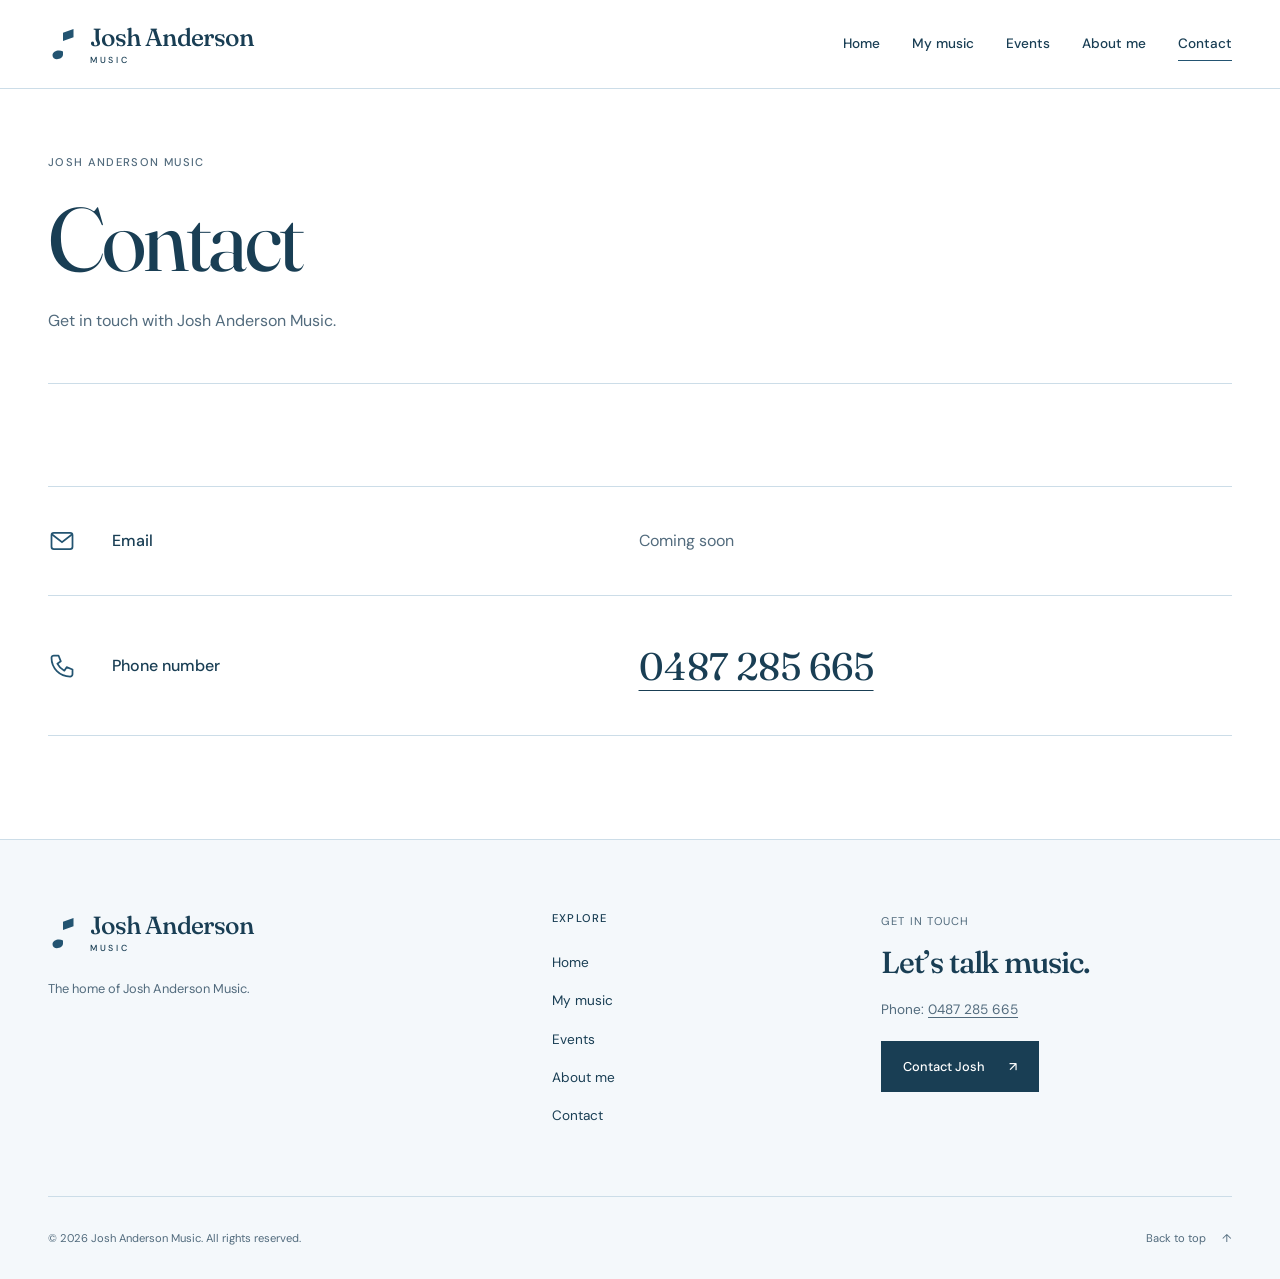
==== contact.html @ e5a4551a "Group logo mark and wordmark into a responsive brand component" ====
<!DOCTYPE html>
<html lang="en">
<head>
    <meta charset="UTF-8">
    <meta name="viewport" content="width=device-width, initial-scale=1.0">
    <title>Contact | Josh Anderson Music</title>
    <meta name="description" content="Contact Josh Anderson Music by phone on 0487 285 665. Email coming soon.">
    <link rel="canonical" href="https://andomatthew1234.github.io/joshandderson/contact.html">
    <meta property="og:type" content="website">
    <meta property="og:title" content="Contact | Josh Anderson Music">
    <meta property="og:description" content="Phone: 0487 285 665. Email coming soon.">
    <meta property="og:url" content="https://andomatthew1234.github.io/joshandderson/contact.html">
    <meta property="og:image" content="https://andomatthew1234.github.io/joshandderson/assets/logo.svg">
    <meta name="twitter:card" content="summary">
    <link rel="icon" type="image/svg+xml" href="assets/favicon.svg?v=a0436b246202">
    <link rel="stylesheet" href="style.css?v=091ff0cd752f">
</head>
<body>
    <a class="skip-link" href="#main-content">Skip to content</a>
    <!-- shared-header:start -->
<div id="header-placeholder">
<header class="site-header">
    <div class="nav-container">
        <a href="index.html?v=34adef975a90" class="logo brand-lockup" aria-label="Josh Anderson Music home">
            <svg class="brand-mark" viewBox="0 0 40 56" width="30" height="42" fill="currentColor" aria-hidden="true" focusable="false"><path d="M20 13v29c0 7-14 9-14 1 0-6 9-8 14-5m0-25 14-5v11l-14 5"/></svg>
            <span class="brand-wordmark"><span class="brand-name">Josh Anderson</span><span class="brand-label">Music</span></span>
        </a>
        <button class="nav-toggle" type="button" aria-expanded="false" aria-controls="site-navigation">
            <span class="nav-toggle-label">Menu</span>
            <span class="nav-toggle-icon" aria-hidden="true"></span>
        </button>
        <nav class="site-nav" id="site-navigation">
            <ul>
                <li><a href="index.html?v=34adef975a90">Home</a></li>
                <li><a href="index.html?v=34adef975a90#my-music">My music</a></li>
                <li><a href="events.html?v=34adef975a90">Events</a></li>
                <li><a href="team.html?v=34adef975a90">About me</a></li>
                <li><a class="nav-contact" href="contact.html?v=34adef975a90">Contact</a></li>
            </ul>
        </nav>
    </div>
</header>
</div>
<!-- shared-header:end -->
    <main id="main-content">
        <div class="page-header">
            <p class="page-kicker">Josh Anderson Music</p>
            <h1>Contact</h1>
            <p class="tagline">Get in touch with Josh Anderson Music.</p>
        </div>
        <section class="content-section" aria-label="Contact options">
            <div class="container contact-options">
                <div class="contact-option">
                    <svg class="contact-option-icon" viewBox="0 0 24 24" fill="none" stroke="currentColor" stroke-width="1.5" aria-hidden="true">
                        <rect x="3" y="5" width="18" height="14" rx="2"/>
                        <path d="m3 6 9 7 9-7"/>
                    </svg>
                    <h2>Email</h2>
                    <p>Coming soon</p>
                </div>
                <div class="contact-option">
                    <svg class="contact-option-icon" viewBox="0 0 24 24" fill="none" stroke="currentColor" stroke-width="1.5" stroke-linecap="round" stroke-linejoin="round" aria-hidden="true">
                        <path d="M5 3h4l2 5-3 2c1.5 3 3 4.5 6 6l2-3 5 2v4c0 1-1 2-2 2C10 21 3 14 3 5c0-1 1-2 2-2Z"/>
                    </svg>
                    <h2>Phone number</h2>
                    <p><a href="tel:+61487285665">0487 285 665</a></p>
                </div>
            </div>
        </section>
    </main>
    <!-- shared-footer:start -->
<div id="footer-placeholder">
<footer class="site-footer brand-footer">
    <div class="footer-container">
        <div class="footer-brand">
            <a href="index.html?v=34adef975a90" class="footer-logo brand-lockup" aria-label="Josh Anderson Music home">
                <svg class="brand-mark" viewBox="0 0 40 56" width="30" height="42" fill="currentColor" aria-hidden="true" focusable="false"><path d="M20 13v29c0 7-14 9-14 1 0-6 9-8 14-5m0-25 14-5v11l-14 5"/></svg>
            <span class="brand-wordmark"><span class="brand-name">Josh Anderson</span><span class="brand-label">Music</span></span>
            </a>
            <p>The home of Josh Anderson Music.</p>
        </div>
        <nav class="footer-links-block" aria-label="Footer navigation">
            <h2>Explore</h2>
            <ul class="footer-page-links">
                <li><a href="index.html?v=34adef975a90">Home</a></li>
                <li><a href="index.html?v=34adef975a90#my-music">My music</a></li>
                <li><a href="events.html?v=34adef975a90">Events</a></li>
                <li><a href="team.html?v=34adef975a90">About me</a></li>
                <li><a href="contact.html?v=34adef975a90">Contact</a></li>
            </ul>
        </nav>
        <div class="footer-feature">
            <p class="footer-eyebrow">Get in touch</p>
            <h2>Let’s talk music.</h2>
            <p><strong>Phone:</strong> <a href="tel:+61487285665">0487 285 665</a></p>
            <a class="btn btn-primary" href="contact.html?v=34adef975a90">Contact Josh <span aria-hidden="true">↗</span></a>
        </div>
    </div>
    <div class="footer-bottom">
        <p>&copy; 2026 Josh Anderson Music. All rights reserved.</p>
        <a href="#main-content">Back to top <span aria-hidden="true">↑</span></a>
    </div>
</footer>
</div>
<!-- shared-footer:end -->
    <script src="main.js?v=acbc7baa3b7c"></script>
</body>
</html>
---- style.css ----
@import url('https://fonts.googleapis.com/css2?family=DM+Sans:wght@400;500;600;700&family=Fraunces:opsz,wght@9..144,400;9..144,500;9..144,600&display=swap');

:root {
    --ink: #193e54;
    --blue: #235471;
    --muted: #526b7d;
    --sky: #eaf3f9;
    --line: #ccdde8;
    --white: #ffffff;
    --heading-font: 'Fraunces', Georgia, serif;
    --body-font: 'DM Sans', Arial, sans-serif;
    --ease: cubic-bezier(.22, 1, .36, 1);
    --page-width: 1200px;
}
* { box-sizing: border-box; margin: 0; padding: 0; }
html { scroll-behavior: smooth; scroll-padding-top: 112px; -webkit-text-size-adjust: 100%; }
body { background: var(--white); color: var(--ink); font: 400 1rem/1.65 var(--body-font); -webkit-font-smoothing: antialiased; overflow-wrap: break-word; }
img, svg { max-width: 100%; }
img { display: block; height: auto; }
button, a { -webkit-tap-highlight-color: transparent; }
button { font: inherit; }
a { color: inherit; text-underline-offset: .25em; }
button, a { touch-action: manipulation; }
h1, h2, h3 { font-family: var(--heading-font); font-weight: 400; line-height: 1.08; letter-spacing: -.035em; }
h2 { font-size: clamp(2.4rem, 4vw, 3.5rem); }
h3 { font-size: 2rem; }
[hidden] { display: none !important; }
:focus-visible { outline: 2px solid var(--blue); outline-offset: 6px; }
::selection { background: #cce2f1; color: var(--ink); }
.container { width: min(var(--page-width), 100% - 96px); margin-inline: auto; }
.content-section { padding-block: clamp(4.5rem, 8vw, 8rem); }
.skip-link { background: var(--ink); color: white; left: 1rem; padding: .65rem 1rem; position: fixed; top: -5rem; z-index: 300; }
.skip-link:focus { top: .75rem; }

/* A quiet masthead, with a proper mobile navigation. */
#header-placeholder { min-height: 89px; position: sticky; top: 0; z-index: 100; }
.site-header { background: rgba(255,255,255,.97); border-bottom: 1px solid var(--line); }
.nav-container { align-items: center; display: flex; gap: 2rem; justify-content: space-between; margin: auto; max-width: 1296px; min-height: 88px; padding: 16px 48px; position: relative; }
.brand-lockup { align-items: center; color: var(--ink); display: inline-flex; flex: 0 0 auto; gap: 12px; max-width: 100%; text-decoration: none; width: max-content; }
.brand-mark { color: var(--blue); display: block; flex: 0 0 30px; height: 42px; width: 30px; }
.brand-wordmark { display: grid; gap: 6px; }
.brand-name { font: 500 1.55rem/1.05 var(--heading-font); letter-spacing: -.025em; white-space: nowrap; }
.brand-label { font: 500 .55rem/1 var(--body-font); letter-spacing: .3em; text-transform: uppercase; }
.logo { min-width: 0; }
.site-nav ul { align-items: center; display: flex; gap: 2rem; list-style: none; }
.site-nav a { display: inline-block; font-size: .85rem; font-weight: 500; padding: .6rem 0; position: relative; text-decoration: none; white-space: nowrap; }
.site-nav a::after { background: var(--blue); bottom: .25rem; content: ''; height: 1px; left: 0; position: absolute; transform: scaleX(0); transform-origin: left; transition: transform .3s var(--ease); width: 100%; }
.site-nav a:hover::after, .site-nav a.active::after { transform: scaleX(1); }
.nav-toggle { display: none; }

/* Home: an actual photograph, rather than a tinted backdrop. */
.hero { align-items: center; display: grid; gap: clamp(2rem, 6vw, 6rem); grid-template-columns: 1fr 1fr; margin-inline: auto; max-width: var(--page-width); padding: 56px 0 72px; }
.hero-kicker, .page-kicker { color: var(--muted); font-size: .7rem; font-weight: 500; letter-spacing: .12em; margin-bottom: 2rem; text-transform: uppercase; }
.hero h1 { font-size: clamp(3.6rem, 6.8vw, 6.8rem); line-height: 1.01; max-width: 9ch; }
.hero-media { aspect-ratio: 4 / 5; background: var(--sky); margin: 0; overflow: hidden; }
.hero-media img { height: 100%; object-fit: cover; object-position: 58% center; width: 100%; }
.hero-buttons { align-items: center; display: flex; flex-wrap: wrap; gap: 1rem 1.75rem; margin-top: 2.75rem; }
.btn { align-items: center; display: inline-flex; font-size: .8rem; font-weight: 500; gap: 1.5rem; justify-content: space-between; min-height: 48px; padding: .85rem 1.3rem; text-decoration: none; transition: background-color .25s, color .25s, border-color .25s; }
.btn span { display: inline-block; transition: transform .3s var(--ease); }
.btn:hover span { transform: translate(3px, -2px); }
.btn-primary { background: var(--ink); border: 1px solid var(--ink); color: white; }
.btn-primary:hover { background: #2b5b77; border-color: #2b5b77; }
.btn-secondary { background: transparent; border-bottom: 1px solid var(--ink); padding-inline: 0; }
.btn-secondary:hover { color: var(--blue); border-color: var(--muted); }
.intro-section { border-top: 1px solid var(--line); }
.intro-text { align-items: start; display: grid; gap: 3rem; grid-template-columns: 1fr 1.4fr; }
.intro-text p { color: var(--muted); padding-top: .5rem; }

/* Service selectors read as tabs, not a pretend audio player. */
.music-section { background: var(--sky); }
.music-intro { color: var(--muted); margin-top: 1rem; }
.music-player { margin-top: 3rem; }
.music-tabs:not([hidden]) { border-bottom: 1px solid #b8cfdf; display: flex; gap: 3rem; }
.music-tabs button { align-items: center; appearance: none; background: none; border: 0; color: var(--muted); cursor: pointer; display: flex; gap: .75rem; min-height: 80px; padding: .6rem 0 1.25rem; position: relative; text-align: left; }
.music-tabs button::after { background: var(--blue); bottom: -1px; content: ''; height: 2px; left: 0; position: absolute; transform: scaleX(0); transform-origin: left; transition: transform .3s var(--ease); width: 100%; }
.music-tabs button:hover, .music-tabs button[aria-selected="true"] { color: var(--ink); }
.music-tabs button[aria-selected="true"]::after { transform: scaleX(1); }
.music-tabs img { height: 23px; opacity: .65; transition: opacity .3s; width: 23px; }
.music-tabs button[aria-selected="true"] img, .music-tabs button:hover img { opacity: 1; }
.music-tabs small { display: block; font-size: .65rem; margin-top: .15rem; }
.music-panel { align-items: center; display: grid; gap: 0 3rem; grid-template-columns: 1fr auto; min-height: 280px; padding-block: 3rem 1rem; }
.music-panel > .btn { grid-column: 2; grid-row: 1; }
.music-panel > .music-status, .music-panel > h3 { grid-column: 1; }
.music-panel:not([hidden]) { animation: panel-enter .4s var(--ease) both; }
.music-status { color: var(--muted); font-size: .65rem; letter-spacing: .12em; margin-bottom: .7rem; text-transform: uppercase; }
.music-panel h3 { font-size: clamp(2.2rem, 4vw, 3rem); }
.music-panel-copy > p:last-child { color: var(--muted); font-size: .9rem; margin-top: .8rem; }

/* Inner pages: one type hierarchy and generous, consistent margins. */
.page-header { border-bottom: 1px solid var(--line); margin-inline: auto; max-width: var(--page-width); padding: 64px 0 48px; }
.page-header h1 { font-size: clamp(3.5rem, 7vw, 6rem); }
.page-header .page-kicker { margin-bottom: 1.25rem; }
.tagline { color: var(--muted); margin-top: 1.25rem; }
.team-grid { max-width: 100%; }
.team-card { align-items: center; display: grid; gap: clamp(2rem, 8vw, 8rem); grid-template-columns: minmax(0, .85fr) minmax(0, 1.15fr); }
.team-img-wrapper { max-width: 420px; overflow: hidden; }
.team-img { width: 100%; }
.team-info h2 { margin-bottom: 2rem; }
.contact-options { max-width: var(--page-width); }
.contact-option { align-items: center; border-bottom: 1px solid var(--line); display: grid; gap: 2rem; grid-template-columns: 32px minmax(0, 1fr) minmax(0, 1.2fr); padding: 2.5rem 0; }
.contact-option:first-child { border-top: 1px solid var(--line); }
.contact-option-icon { color: var(--blue); height: 28px; width: 28px; }
.contact-option h2 { font-family: var(--body-font); font-size: 1rem; font-weight: 500; letter-spacing: 0; }
.contact-option p { color: var(--muted); }
.contact-option a { color: var(--ink); display: inline-block; font: 400 clamp(1.5rem, 3vw, 2.5rem) var(--heading-font); padding-block: .35rem; text-decoration-thickness: 1px; transition: color .2s; }
.contact-option a:hover { color: var(--blue); }

/* A signature, page index and contact information. */
.site-footer { background: #f4f8fb; border-top: 1px solid var(--line); padding: 4.5rem 48px 1.5rem; }
.footer-container { display: grid; gap: 3rem; grid-template-columns: 1.3fr .8fr 1fr; margin: auto; max-width: var(--page-width); padding-bottom: 4rem; }
.footer-logo { max-width: 100%; }
.footer-brand > p { color: var(--muted); font-size: .8rem; margin-top: 1rem; }
.site-footer h2 { font-family: var(--body-font); font-size: .7rem; font-weight: 500; letter-spacing: .1em; margin-bottom: 1.5rem; text-transform: uppercase; }
.footer-page-links { display: grid; gap: .5rem; list-style: none; }
.footer-page-links a { display: inline-block; font-size: .85rem; padding: .25rem 0; text-decoration: none; }
.footer-page-links a:hover { text-decoration: underline; }
.footer-eyebrow { color: var(--muted); font-size: .7rem; letter-spacing: .1em; margin-bottom: 1rem; text-transform: uppercase; }
.footer-feature h2 { font-family: var(--heading-font); font-size: 1.9rem; letter-spacing: -.035em; margin-bottom: 1.25rem; text-transform: none; }
.footer-feature > p:not(.footer-eyebrow) { color: var(--muted); font-size: .85rem; }
.footer-feature strong { font-weight: 400; }
.footer-feature .btn { margin-top: 1.25rem; }
.footer-bottom { align-items: center; border-top: 1px solid var(--line); display: flex; flex-wrap: wrap; gap: .75rem 2rem; justify-content: space-between; margin: auto; max-width: var(--page-width); padding-top: 1.5rem; }
.footer-bottom p, .footer-bottom a { color: var(--muted); font-size: .7rem; }
.footer-bottom a { display: inline-flex; gap: 1rem; padding: .5rem 0; text-decoration: none; }
.footer-bottom a:hover { text-decoration: underline; }

/* Motion has an entrance, a response and a stopping point. */
body.is-loaded .hero-overlay > * { animation: page-enter .8s var(--ease) both; }
body.is-loaded .hero-overlay h1 { animation-delay: .08s; }
body.is-loaded .hero-buttons { animation-delay: .16s; }
body.is-loaded .hero-media img { animation: image-enter 1.3s var(--ease) both; }
.reveal-ready { opacity: 0; transform: translateY(18px); transition: opacity .7s var(--ease), transform .7s var(--ease); }
.reveal-ready.is-visible { opacity: 1; transform: none; }
.footer-container > :nth-child(2) { transition-delay: .07s; }
.footer-container > :nth-child(3) { transition-delay: .14s; }
@keyframes page-enter { from { opacity: 0; transform: translateY(16px); } to { opacity: 1; transform: none; } }
@keyframes image-enter { from { opacity: .35; transform: scale(1.035); } to { opacity: 1; transform: scale(1); } }
@keyframes panel-enter { from { opacity: .2; transform: translateY(8px); } to { opacity: 1; transform: none; } }

@media (max-width: 1296px) {
    .hero, .page-header { margin-inline: 48px; }
}
@media (max-width: 900px) {
    .container { width: calc(100% - 48px); }
    #header-placeholder { min-height: 81px; }
    .nav-container { min-height: 80px; padding: 16px 24px; }
    .nav-toggle { align-items: center; background: none; border: 0; color: var(--ink); cursor: pointer; display: flex; flex: 0 0 auto; font-size: .75rem; gap: .75rem; min-height: 44px; }
    .nav-toggle-icon { border-bottom: 1px solid; border-top: 1px solid; height: 7px; position: relative; transition: transform .3s; width: 20px; }
    .nav-toggle[aria-expanded="true"] .nav-toggle-icon { transform: rotate(-45deg); }
    .site-nav { background: white; border-bottom: 1px solid var(--line); left: 0; max-height: 0; opacity: 0; overflow: hidden; padding-inline: 24px; position: absolute; right: 0; top: 100%; transform: translateY(-8px); transition: max-height .4s var(--ease), opacity .25s, transform .3s var(--ease), visibility .3s; visibility: hidden; }
    .site-nav.is-open { max-height: 360px; opacity: 1; transform: none; visibility: visible; }
    .site-nav ul { align-items: stretch; flex-direction: column; gap: 0; padding-block: 1rem; }
    .site-nav a { display: block; padding: .8rem 0; }
    .site-nav a::after { display: none; }
    .site-nav a.active { font-weight: 700; }
    .hero { gap: 2rem; margin-inline: 24px; padding-block: 40px 48px; }
    .hero h1 { font-size: clamp(3.2rem, 7vw, 5rem); }
    .hero-kicker { font-size: .6rem; margin-bottom: 1.5rem; }
    .hero-buttons { gap: 1rem; margin-top: 2rem; }
    .page-header { margin-inline: 24px; padding-top: 48px; }
    .site-footer { padding: 3.5rem 24px 1.25rem; }
    .footer-container { gap: 2rem; grid-template-columns: 1fr 1fr; }
    .footer-brand { grid-column: 1 / -1; }
    .music-tabs:not([hidden]) { gap: 2rem; }
}
@media (max-width: 600px) {
    .nav-container { gap: 16px; padding-inline: 20px; }
    .brand-lockup { gap: 10px; }
    .brand-mark { flex-basis: 25px; height: 35px; width: 25px; }
    .brand-name { font-size: clamp(1.05rem, 5vw, 1.35rem); }
    .brand-wordmark { gap: 5px; }
    .brand-label { font-size: .5rem; }
    html { scroll-padding-top: 100px; }
    .hero { grid-template-columns: minmax(0, 1fr); }
    .hero h1 { font-size: clamp(3.5rem, 14vw, 5.5rem); max-width: 12ch; }
    .hero-media { aspect-ratio: 5 / 4; }
    .hero-kicker { font-size: .65rem; }
    .intro-text { gap: 1.5rem; grid-template-columns: minmax(0, 1fr); }
    .music-player { margin-top: 2rem; }
    .music-tabs:not([hidden]) { gap: .5rem; justify-content: space-between; }
    .music-tabs button { align-items: flex-start; flex-direction: column; font-size: .75rem; gap: .5rem; min-width: 0; }
    .music-tabs img { height: 21px; width: 21px; }
    .music-tabs small { font-size: .6rem; }
    .music-panel { gap: 1.5rem; grid-template-columns: minmax(0, 1fr); min-height: 280px; padding-block: 2.5rem 0; }
    .music-panel > .btn { grid-column: 1; grid-row: auto; justify-self: start; }
    .team-card { gap: 2rem; grid-template-columns: minmax(0, 1fr); }
    .team-img-wrapper { max-width: 100%; }
    .contact-option { gap: .75rem 1rem; grid-template-columns: 28px minmax(0, 1fr); padding-block: 2rem; }
    .contact-option p { grid-column: 2; }
    .footer-container { gap: 2.5rem; grid-template-columns: minmax(0, 1fr); padding-bottom: 3rem; }
    .footer-brand { grid-column: auto; }
    .footer-bottom { align-items: start; flex-direction: column; }
}
@media (prefers-reduced-motion: reduce) {
    html { scroll-behavior: auto; }
    *, *::before, *::after { animation: none !important; transition: none !important; }
    .reveal-ready { opacity: 1; transform: none; }
}

/* Page navigation leaves the masthead visible throughout the transition. */
main, #footer-placeholder { transition: opacity .16s ease, transform .16s ease; }
body.is-loaded main { animation: document-enter .38s var(--ease) both; }
body.is-leaving main { animation: none; }
body.is-leaving main, body.is-leaving #footer-placeholder { opacity: 0; transform: translateY(-6px); }
@keyframes document-enter { from { opacity: 0; transform: translateY(8px); } to { opacity: 1; transform: none; } }

/* A glass selector lifts, travels between equal-width tabs, then settles. */
.music-tabs:not([hidden]) { background: #dfedf6; border: 1px solid #c8dce9; border-radius: 18px; display: grid; gap: 0; grid-template-columns: repeat(3, minmax(0, 1fr)); isolation: isolate; max-width: 100%; padding: 6px; perspective: 900px; position: relative; width: 680px; }
.music-tabs button { border-radius: 12px; justify-content: center; min-height: 72px; padding: .8rem 1rem; z-index: 1; }
.music-tabs button::after { display: none; }
.music-tab-indicator { -webkit-backdrop-filter: blur(16px) saturate(1.3); backdrop-filter: blur(16px) saturate(1.3); background: rgba(255,255,255,.72); border: 1px solid rgba(255,255,255,.95); border-radius: 12px; box-shadow: 0 2px 6px rgba(25,62,84,.08); height: calc(100% - 12px); left: 6px; pointer-events: none; position: absolute; top: 6px; transform: translate3d(0,0,0); width: calc((100% - 12px) / 3); z-index: 0; }
.music-tab-indicator::before { border-top: 1px solid white; border-radius: inherit; content: ''; inset: 1px; position: absolute; }
@media (max-width: 600px) {
    .music-tabs button { align-items: center; padding: .7rem .3rem; text-align: center; }
}

@media (prefers-reduced-motion: reduce) {
    main, #footer-placeholder { animation: none !important; transition: none !important; }
    body.is-leaving main, body.is-leaving #footer-placeholder { opacity: 1; transform: none; }
}
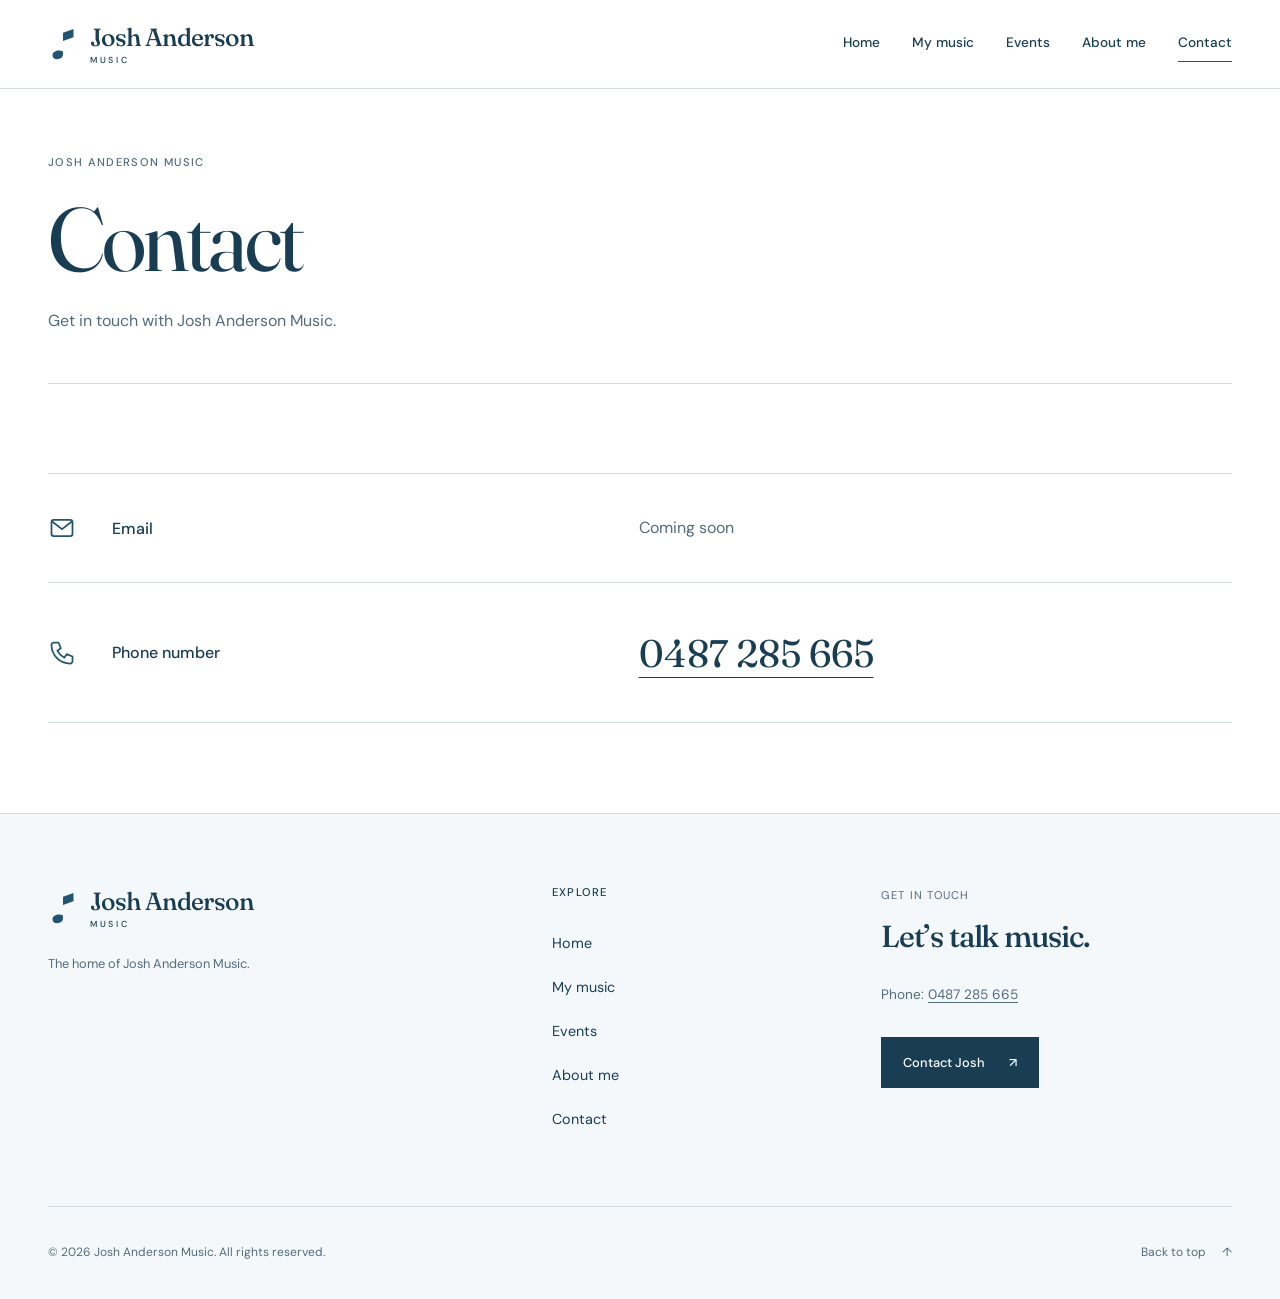
==== commit 0de4e759: "Expand portrait, tablet and mobile layout support across the site" ====
--- a/contact.html
+++ b/contact.html
@@ -2,7 +2,7 @@
 <html lang="en">
 <head>
     <meta charset="UTF-8">
-    <meta name="viewport" content="width=device-width, initial-scale=1.0">
+    <meta name="viewport" content="width=device-width, initial-scale=1.0, viewport-fit=cover">
     <title>Contact | Josh Anderson Music</title>
     <meta name="description" content="Contact Josh Anderson Music by phone on 0487 285 665. Email coming soon.">
     <link rel="canonical" href="https://andomatthew1234.github.io/joshandderson/contact.html">
@@ -13,7 +13,7 @@
     <meta property="og:image" content="https://andomatthew1234.github.io/joshandderson/assets/logo.svg">
     <meta name="twitter:card" content="summary">
     <link rel="icon" type="image/svg+xml" href="assets/favicon.svg?v=a0436b246202">
-    <link rel="stylesheet" href="style.css?v=091ff0cd752f">
+    <link rel="stylesheet" href="style.css?v=2b304e4ad024">
 </head>
 <body>
     <a class="skip-link" href="#main-content">Skip to content</a>
@@ -21,7 +21,7 @@
 <div id="header-placeholder">
 <header class="site-header">
     <div class="nav-container">
-        <a href="index.html?v=34adef975a90" class="logo brand-lockup" aria-label="Josh Anderson Music home">
+        <a href="index.html?v=3c3cff77ac01" class="logo brand-lockup" aria-label="Josh Anderson Music home">
             <svg class="brand-mark" viewBox="0 0 40 56" width="30" height="42" fill="currentColor" aria-hidden="true" focusable="false"><path d="M20 13v29c0 7-14 9-14 1 0-6 9-8 14-5m0-25 14-5v11l-14 5"/></svg>
             <span class="brand-wordmark"><span class="brand-name">Josh Anderson</span><span class="brand-label">Music</span></span>
         </a>
@@ -31,11 +31,11 @@
         </button>
         <nav class="site-nav" id="site-navigation">
             <ul>
-                <li><a href="index.html?v=34adef975a90">Home</a></li>
-                <li><a href="index.html?v=34adef975a90#my-music">My music</a></li>
-                <li><a href="events.html?v=34adef975a90">Events</a></li>
-                <li><a href="team.html?v=34adef975a90">About me</a></li>
-                <li><a class="nav-contact" href="contact.html?v=34adef975a90">Contact</a></li>
+                <li><a href="index.html?v=3c3cff77ac01">Home</a></li>
+                <li><a href="index.html?v=3c3cff77ac01#my-music">My music</a></li>
+                <li><a href="events.html?v=3c3cff77ac01">Events</a></li>
+                <li><a href="team.html?v=3c3cff77ac01">About me</a></li>
+                <li><a class="nav-contact" href="contact.html?v=3c3cff77ac01">Contact</a></li>
             </ul>
         </nav>
     </div>
@@ -73,7 +73,7 @@
 <footer class="site-footer brand-footer">
     <div class="footer-container">
         <div class="footer-brand">
-            <a href="index.html?v=34adef975a90" class="footer-logo brand-lockup" aria-label="Josh Anderson Music home">
+            <a href="index.html?v=3c3cff77ac01" class="footer-logo brand-lockup" aria-label="Josh Anderson Music home">
                 <svg class="brand-mark" viewBox="0 0 40 56" width="30" height="42" fill="currentColor" aria-hidden="true" focusable="false"><path d="M20 13v29c0 7-14 9-14 1 0-6 9-8 14-5m0-25 14-5v11l-14 5"/></svg>
             <span class="brand-wordmark"><span class="brand-name">Josh Anderson</span><span class="brand-label">Music</span></span>
             </a>
@@ -82,18 +82,18 @@
         <nav class="footer-links-block" aria-label="Footer navigation">
             <h2>Explore</h2>
             <ul class="footer-page-links">
-                <li><a href="index.html?v=34adef975a90">Home</a></li>
-                <li><a href="index.html?v=34adef975a90#my-music">My music</a></li>
-                <li><a href="events.html?v=34adef975a90">Events</a></li>
-                <li><a href="team.html?v=34adef975a90">About me</a></li>
-                <li><a href="contact.html?v=34adef975a90">Contact</a></li>
+                <li><a href="index.html?v=3c3cff77ac01">Home</a></li>
+                <li><a href="index.html?v=3c3cff77ac01#my-music">My music</a></li>
+                <li><a href="events.html?v=3c3cff77ac01">Events</a></li>
+                <li><a href="team.html?v=3c3cff77ac01">About me</a></li>
+                <li><a href="contact.html?v=3c3cff77ac01">Contact</a></li>
             </ul>
         </nav>
         <div class="footer-feature">
             <p class="footer-eyebrow">Get in touch</p>
             <h2>Let’s talk music.</h2>
             <p><strong>Phone:</strong> <a href="tel:+61487285665">0487 285 665</a></p>
-            <a class="btn btn-primary" href="contact.html?v=34adef975a90">Contact Josh <span aria-hidden="true">↗</span></a>
+            <a class="btn btn-primary" href="contact.html?v=3c3cff77ac01">Contact Josh <span aria-hidden="true">↗</span></a>
         </div>
     </div>
     <div class="footer-bottom">
@@ -103,6 +103,6 @@
 </footer>
 </div>
 <!-- shared-footer:end -->
-    <script src="main.js?v=acbc7baa3b7c"></script>
+    <script src="main.js?v=37aa8dc229ea"></script>
 </body>
 </html>
--- a/style.css
+++ b/style.css
@@ -11,10 +11,16 @@
     --body-font: 'DM Sans', Arial, sans-serif;
     --ease: cubic-bezier(.22, 1, .36, 1);
     --page-width: 1200px;
+    --gutter: clamp(20px, 4vw, 48px);
+    --left-gutter: max(var(--gutter), env(safe-area-inset-left, 0px));
+    --right-gutter: max(var(--gutter), env(safe-area-inset-right, 0px));
+    --header-height: 89px;
 }
 * { box-sizing: border-box; margin: 0; padding: 0; }
-html { scroll-behavior: smooth; scroll-padding-top: 112px; -webkit-text-size-adjust: 100%; }
-body { background: var(--white); color: var(--ink); font: 400 1rem/1.65 var(--body-font); -webkit-font-smoothing: antialiased; overflow-wrap: break-word; }
+html { scroll-behavior: smooth; scroll-padding-top: calc(var(--header-height) + 20px); -webkit-text-size-adjust: 100%; }
+body { display: flex; flex-direction: column; min-height: 100vh; min-height: 100svh; background: var(--white); color: var(--ink); font: 400 1rem/1.65 var(--body-font); -webkit-font-smoothing: antialiased; overflow-wrap: break-word; }
+main { flex: 1 0 auto; }
+#header-placeholder, #footer-placeholder { flex-shrink: 0; }
 img, svg { max-width: 100%; }
 img { display: block; height: auto; }
 button, a { -webkit-tap-highlight-color: transparent; }
@@ -27,31 +33,33 @@
 [hidden] { display: none !important; }
 :focus-visible { outline: 2px solid var(--blue); outline-offset: 6px; }
 ::selection { background: #cce2f1; color: var(--ink); }
-.container { width: min(var(--page-width), 100% - 96px); margin-inline: auto; }
-.content-section { padding-block: clamp(4.5rem, 8vw, 8rem); }
+.container, .hero, .page-header { width: min(var(--page-width), calc(100% - var(--left-gutter) - var(--right-gutter))); margin-inline: auto; }
+main, .container, .hero > *, .intro-text > *, .team-card > *, .music-panel > *, .footer-container > * { min-width: 0; }
+p { max-width: 70ch; }
+.content-section { padding-block: clamp(3.5rem, 7vw, 7rem); }
 .skip-link { background: var(--ink); color: white; left: 1rem; padding: .65rem 1rem; position: fixed; top: -5rem; z-index: 300; }
 .skip-link:focus { top: .75rem; }
 
 /* A quiet masthead, with a proper mobile navigation. */
-#header-placeholder { min-height: 89px; position: sticky; top: 0; z-index: 100; }
+#header-placeholder { min-height: var(--header-height); position: sticky; top: 0; z-index: 100; }
 .site-header { background: rgba(255,255,255,.97); border-bottom: 1px solid var(--line); }
-.nav-container { align-items: center; display: flex; gap: 2rem; justify-content: space-between; margin: auto; max-width: 1296px; min-height: 88px; padding: 16px 48px; position: relative; }
-.brand-lockup { align-items: center; color: var(--ink); display: inline-flex; flex: 0 0 auto; gap: 12px; max-width: 100%; text-decoration: none; width: max-content; }
+.nav-container { align-items: center; display: flex; flex-wrap: wrap; gap: 1rem 2rem; justify-content: space-between; margin: auto; max-width: 1296px; min-height: 88px; padding: calc(16px + env(safe-area-inset-top, 0px)) var(--right-gutter) 16px var(--left-gutter); position: relative; }
+.brand-lockup { align-items: center; color: var(--ink); display: inline-flex; flex: 0 0 auto; gap: 12px; max-width: 100%; min-height: 44px; text-decoration: none; width: max-content; }
 .brand-mark { color: var(--blue); display: block; flex: 0 0 30px; height: 42px; width: 30px; }
 .brand-wordmark { display: grid; gap: 6px; }
 .brand-name { font: 500 1.55rem/1.05 var(--heading-font); letter-spacing: -.025em; white-space: nowrap; }
 .brand-label { font: 500 .55rem/1 var(--body-font); letter-spacing: .3em; text-transform: uppercase; }
 .logo { min-width: 0; }
 .site-nav ul { align-items: center; display: flex; gap: 2rem; list-style: none; }
-.site-nav a { display: inline-block; font-size: .85rem; font-weight: 500; padding: .6rem 0; position: relative; text-decoration: none; white-space: nowrap; }
+.site-nav a { display: inline-block; font-size: .85rem; font-weight: 500; min-height: 44px; padding: .6rem 0; position: relative; text-decoration: none; white-space: nowrap; }
 .site-nav a::after { background: var(--blue); bottom: .25rem; content: ''; height: 1px; left: 0; position: absolute; transform: scaleX(0); transform-origin: left; transition: transform .3s var(--ease); width: 100%; }
 .site-nav a:hover::after, .site-nav a.active::after { transform: scaleX(1); }
 .nav-toggle { display: none; }
 
 /* Home: an actual photograph, rather than a tinted backdrop. */
-.hero { align-items: center; display: grid; gap: clamp(2rem, 6vw, 6rem); grid-template-columns: 1fr 1fr; margin-inline: auto; max-width: var(--page-width); padding: 56px 0 72px; }
+.hero { align-items: center; display: grid; gap: clamp(2rem, 6vw, 6rem); grid-template-columns: minmax(0, 1fr) minmax(0, 1fr); padding-block: clamp(2rem, 5vw, 3.5rem) clamp(3rem, 6vw, 4.5rem); }
 .hero-kicker, .page-kicker { color: var(--muted); font-size: .7rem; font-weight: 500; letter-spacing: .12em; margin-bottom: 2rem; text-transform: uppercase; }
-.hero h1 { font-size: clamp(3.6rem, 6.8vw, 6.8rem); line-height: 1.01; max-width: 9ch; }
+.hero h1 { font-size: clamp(3rem, 6.8vw, 6.8rem); line-height: 1.01; max-width: 9ch; }
 .hero-media { aspect-ratio: 4 / 5; background: var(--sky); margin: 0; overflow: hidden; }
 .hero-media img { height: 100%; object-fit: cover; object-position: 58% center; width: 100%; }
 .hero-buttons { align-items: center; display: flex; flex-wrap: wrap; gap: 1rem 1.75rem; margin-top: 2.75rem; }
@@ -63,7 +71,7 @@
 .btn-secondary { background: transparent; border-bottom: 1px solid var(--ink); padding-inline: 0; }
 .btn-secondary:hover { color: var(--blue); border-color: var(--muted); }
 .intro-section { border-top: 1px solid var(--line); }
-.intro-text { align-items: start; display: grid; gap: 3rem; grid-template-columns: 1fr 1.4fr; }
+.intro-text { align-items: start; display: grid; gap: 3rem; grid-template-columns: minmax(0, 1fr) minmax(0, 1.4fr); }
 .intro-text p { color: var(--muted); padding-top: .5rem; }
 
 /* Service selectors read as tabs, not a pretend audio player. */
@@ -78,7 +86,7 @@
 .music-tabs img { height: 23px; opacity: .65; transition: opacity .3s; width: 23px; }
 .music-tabs button[aria-selected="true"] img, .music-tabs button:hover img { opacity: 1; }
 .music-tabs small { display: block; font-size: .65rem; margin-top: .15rem; }
-.music-panel { align-items: center; display: grid; gap: 0 3rem; grid-template-columns: 1fr auto; min-height: 280px; padding-block: 3rem 1rem; }
+.music-panel { align-items: center; display: grid; gap: 0 3rem; grid-template-columns: minmax(0, 1fr) auto; min-height: 280px; padding-block: 3rem 1rem; }
 .music-panel > .btn { grid-column: 2; grid-row: 1; }
 .music-panel > .music-status, .music-panel > h3 { grid-column: 1; }
 .music-panel:not([hidden]) { animation: panel-enter .4s var(--ease) both; }
@@ -87,13 +95,13 @@
 .music-panel-copy > p:last-child { color: var(--muted); font-size: .9rem; margin-top: .8rem; }
 
 /* Inner pages: one type hierarchy and generous, consistent margins. */
-.page-header { border-bottom: 1px solid var(--line); margin-inline: auto; max-width: var(--page-width); padding: 64px 0 48px; }
-.page-header h1 { font-size: clamp(3.5rem, 7vw, 6rem); }
+.page-header { border-bottom: 1px solid var(--line); padding-block: clamp(2.5rem, 5vw, 4rem) clamp(2rem, 4vw, 3rem); }
+.page-header h1 { font-size: clamp(2.75rem, 7vw, 6rem); }
 .page-header .page-kicker { margin-bottom: 1.25rem; }
 .tagline { color: var(--muted); margin-top: 1.25rem; }
 .team-grid { max-width: 100%; }
 .team-card { align-items: center; display: grid; gap: clamp(2rem, 8vw, 8rem); grid-template-columns: minmax(0, .85fr) minmax(0, 1.15fr); }
-.team-img-wrapper { max-width: 420px; overflow: hidden; }
+.team-img-wrapper { width: 100%; max-width: 440px; overflow: hidden; }
 .team-img { width: 100%; }
 .team-info h2 { margin-bottom: 2rem; }
 .contact-options { max-width: var(--page-width); }
@@ -102,26 +110,27 @@
 .contact-option-icon { color: var(--blue); height: 28px; width: 28px; }
 .contact-option h2 { font-family: var(--body-font); font-size: 1rem; font-weight: 500; letter-spacing: 0; }
 .contact-option p { color: var(--muted); }
-.contact-option a { color: var(--ink); display: inline-block; font: 400 clamp(1.5rem, 3vw, 2.5rem) var(--heading-font); padding-block: .35rem; text-decoration-thickness: 1px; transition: color .2s; }
+.contact-option a { color: var(--ink); display: inline-block; font: 400 clamp(1.5rem, 3vw, 2.5rem) var(--heading-font); min-height: 48px; padding-block: .35rem; text-decoration-thickness: 1px; transition: color .2s; }
 .contact-option a:hover { color: var(--blue); }
 
 /* A signature, page index and contact information. */
-.site-footer { background: #f4f8fb; border-top: 1px solid var(--line); padding: 4.5rem 48px 1.5rem; }
-.footer-container { display: grid; gap: 3rem; grid-template-columns: 1.3fr .8fr 1fr; margin: auto; max-width: var(--page-width); padding-bottom: 4rem; }
+.site-footer { background: #f4f8fb; border-top: 1px solid var(--line); padding: clamp(3rem, 6vw, 4.5rem) var(--right-gutter) max(1.5rem, env(safe-area-inset-bottom, 0px)) var(--left-gutter); }
+.footer-container { display: grid; gap: 3rem; grid-template-columns: minmax(0, 1.3fr) minmax(0, .8fr) minmax(0, 1fr); margin: auto; max-width: var(--page-width); padding-bottom: 4rem; }
 .footer-logo { max-width: 100%; }
 .footer-brand > p { color: var(--muted); font-size: .8rem; margin-top: 1rem; }
 .site-footer h2 { font-family: var(--body-font); font-size: .7rem; font-weight: 500; letter-spacing: .1em; margin-bottom: 1.5rem; text-transform: uppercase; }
-.footer-page-links { display: grid; gap: .5rem; list-style: none; }
-.footer-page-links a { display: inline-block; font-size: .85rem; padding: .25rem 0; text-decoration: none; }
+.footer-page-links { display: grid; gap: 0; list-style: none; }
+.footer-page-links a { align-items: center; display: inline-flex; font-size: .9rem; min-height: 44px; padding: .5rem 0; text-decoration: none; }
 .footer-page-links a:hover { text-decoration: underline; }
 .footer-eyebrow { color: var(--muted); font-size: .7rem; letter-spacing: .1em; margin-bottom: 1rem; text-transform: uppercase; }
 .footer-feature h2 { font-family: var(--heading-font); font-size: 1.9rem; letter-spacing: -.035em; margin-bottom: 1.25rem; text-transform: none; }
 .footer-feature > p:not(.footer-eyebrow) { color: var(--muted); font-size: .85rem; }
 .footer-feature strong { font-weight: 400; }
+.footer-feature a[href^="tel:"] { align-items: center; display: inline-flex; min-height: 44px; padding-block: .5rem; }
 .footer-feature .btn { margin-top: 1.25rem; }
 .footer-bottom { align-items: center; border-top: 1px solid var(--line); display: flex; flex-wrap: wrap; gap: .75rem 2rem; justify-content: space-between; margin: auto; max-width: var(--page-width); padding-top: 1.5rem; }
-.footer-bottom p, .footer-bottom a { color: var(--muted); font-size: .7rem; }
-.footer-bottom a { display: inline-flex; gap: 1rem; padding: .5rem 0; text-decoration: none; }
+.footer-bottom p, .footer-bottom a { color: var(--muted); font-size: .75rem; }
+.footer-bottom a { display: inline-flex; gap: 1rem; min-height: 44px; align-items: center; padding: .5rem 0; text-decoration: none; }
 .footer-bottom a:hover { text-decoration: underline; }
 
 /* Motion has an entrance, a response and a stopping point. */
@@ -137,58 +146,49 @@
 @keyframes image-enter { from { opacity: .35; transform: scale(1.035); } to { opacity: 1; transform: scale(1); } }
 @keyframes panel-enter { from { opacity: .2; transform: translateY(8px); } to { opacity: 1; transform: none; } }
 
-@media (max-width: 1296px) {
-    .hero, .page-header { margin-inline: 48px; }
-}
 @media (max-width: 900px) {
-    .container { width: calc(100% - 48px); }
-    #header-placeholder { min-height: 81px; }
-    .nav-container { min-height: 80px; padding: 16px 24px; }
-    .nav-toggle { align-items: center; background: none; border: 0; color: var(--ink); cursor: pointer; display: flex; flex: 0 0 auto; font-size: .75rem; gap: .75rem; min-height: 44px; }
+    .nav-container { min-height: 80px; }
+    .nav-toggle { align-items: center; background: none; border: 0; color: var(--ink); cursor: pointer; display: flex; flex: 0 0 auto; font-size: .875rem; gap: .75rem; margin-inline-start: auto; min-height: 48px; }
     .nav-toggle-icon { border-bottom: 1px solid; border-top: 1px solid; height: 7px; position: relative; transition: transform .3s; width: 20px; }
     .nav-toggle[aria-expanded="true"] .nav-toggle-icon { transform: rotate(-45deg); }
-    .site-nav { background: white; border-bottom: 1px solid var(--line); left: 0; max-height: 0; opacity: 0; overflow: hidden; padding-inline: 24px; position: absolute; right: 0; top: 100%; transform: translateY(-8px); transition: max-height .4s var(--ease), opacity .25s, transform .3s var(--ease), visibility .3s; visibility: hidden; }
-    .site-nav.is-open { max-height: 360px; opacity: 1; transform: none; visibility: visible; }
+    .site-nav { background: white; border-bottom: 1px solid var(--line); left: 0; max-height: 0; opacity: 0; overflow-x: hidden; overflow-y: auto; overscroll-behavior: contain; padding-inline: var(--left-gutter) var(--right-gutter); position: absolute; right: 0; top: 100%; transform: translateY(-8px); transition: max-height .4s var(--ease), opacity .25s, transform .3s var(--ease), visibility .3s; visibility: hidden; }
+    .site-nav.is-open { max-height: calc(100vh - var(--header-height)); max-height: calc(100dvh - var(--header-height)); opacity: 1; transform: none; visibility: visible; }
     .site-nav ul { align-items: stretch; flex-direction: column; gap: 0; padding-block: 1rem; }
-    .site-nav a { display: block; padding: .8rem 0; }
+    .site-nav a { display: block; font-size: 1rem; min-height: 48px; padding: .7rem 0; }
     .site-nav a::after { display: none; }
     .site-nav a.active { font-weight: 700; }
-    .hero { gap: 2rem; margin-inline: 24px; padding-block: 40px 48px; }
+    .hero { gap: clamp(1.5rem, 4vw, 3rem); }
     .hero h1 { font-size: clamp(3.2rem, 7vw, 5rem); }
-    .hero-kicker { font-size: .6rem; margin-bottom: 1.5rem; }
+    .hero-kicker { font-size: .7rem; margin-bottom: 1.5rem; }
     .hero-buttons { gap: 1rem; margin-top: 2rem; }
-    .page-header { margin-inline: 24px; padding-top: 48px; }
-    .site-footer { padding: 3.5rem 24px 1.25rem; }
-    .footer-container { gap: 2rem; grid-template-columns: 1fr 1fr; }
+    .footer-container { gap: 2rem; grid-template-columns: minmax(0, 1fr) minmax(0, 1fr); }
     .footer-brand { grid-column: 1 / -1; }
-    .music-tabs:not([hidden]) { gap: 2rem; }
 }
 @media (max-width: 600px) {
-    .nav-container { gap: 16px; padding-inline: 20px; }
+    .nav-container { gap: 12px 16px; }
     .brand-lockup { gap: 10px; }
     .brand-mark { flex-basis: 25px; height: 35px; width: 25px; }
-    .brand-name { font-size: clamp(1.05rem, 5vw, 1.35rem); }
+    .brand-name { font-size: clamp(.95rem, 4.5vw + .1rem, 1.35rem); }
     .brand-wordmark { gap: 5px; }
     .brand-label { font-size: .5rem; }
-    html { scroll-padding-top: 100px; }
     .hero { grid-template-columns: minmax(0, 1fr); }
-    .hero h1 { font-size: clamp(3.5rem, 14vw, 5.5rem); max-width: 12ch; }
+    .hero h1 { font-size: clamp(2.75rem, 12.4vw, 4.8rem); max-width: 12ch; }
     .hero-media { aspect-ratio: 5 / 4; }
-    .hero-kicker { font-size: .65rem; }
+    .hero-kicker { font-size: .7rem; }
     .intro-text { gap: 1.5rem; grid-template-columns: minmax(0, 1fr); }
     .music-player { margin-top: 2rem; }
-    .music-tabs:not([hidden]) { gap: .5rem; justify-content: space-between; }
-    .music-tabs button { align-items: flex-start; flex-direction: column; font-size: .75rem; gap: .5rem; min-width: 0; }
+    .music-tabs button { align-items: flex-start; flex-direction: column; font-size: .8125rem; gap: .5rem; min-width: 0; }
     .music-tabs img { height: 21px; width: 21px; }
-    .music-tabs small { font-size: .6rem; }
+    .music-tabs small { font-size: .6875rem; line-height: 1.3; }
     .music-panel { gap: 1.5rem; grid-template-columns: minmax(0, 1fr); min-height: 280px; padding-block: 2.5rem 0; }
     .music-panel > .btn { grid-column: 1; grid-row: auto; justify-self: start; }
     .team-card { gap: 2rem; grid-template-columns: minmax(0, 1fr); }
-    .team-img-wrapper { max-width: 100%; }
+    .team-img-wrapper, .team-info { width: 100%; max-width: 440px; margin-inline: auto; }
     .contact-option { gap: .75rem 1rem; grid-template-columns: 28px minmax(0, 1fr); padding-block: 2rem; }
     .contact-option p { grid-column: 2; }
     .footer-container { gap: 2.5rem; grid-template-columns: minmax(0, 1fr); padding-bottom: 3rem; }
     .footer-brand { grid-column: auto; }
+    .footer-page-links { grid-template-columns: repeat(2, minmax(0, 1fr)); gap: 0 1rem; }
     .footer-bottom { align-items: start; flex-direction: column; }
 }
 @media (prefers-reduced-motion: reduce) {
@@ -218,3 +218,40 @@
     main, #footer-placeholder { animation: none !important; transition: none !important; }
     body.is-leaving main, body.is-leaving #footer-placeholder { opacity: 1; transform: none; }
 }
+
+/* Adapt by available space and shape, not by device names. */
+@media (max-width: 760px), (max-width: 1024px) and (orientation: portrait) {
+    .hero { grid-template-columns: minmax(0, 1fr); }
+    .hero h1 { font-size: clamp(2.75rem, 9vw, 5.5rem); max-width: 12ch; }
+    .hero-media { aspect-ratio: 16 / 10; max-height: 560px; }
+    .intro-text { grid-template-columns: minmax(0, 1fr); gap: 1.5rem; }
+    .music-panel { gap: 1.5rem; grid-template-columns: minmax(0, 1fr); }
+    .music-panel > .btn { grid-column: 1; grid-row: auto; justify-self: start; }
+    .contact-option { gap: .75rem 1rem; grid-template-columns: 28px minmax(0, 1fr); }
+    .contact-option p { grid-column: 2; }
+}
+@media (max-width: 600px) {
+    .hero h1 { font-size: clamp(2.75rem, 12.4vw, 4.8rem); }
+    .hero-media { aspect-ratio: 5 / 4; }
+    .hero-buttons { display: grid; gap: 1rem; grid-template-columns: repeat(2, minmax(0, 1fr)); }
+    .hero-buttons .btn { font-size: .875rem; gap: .75rem; }
+    .music-tabs button { min-height: 96px; }
+    .music-panel { min-height: 290px; padding-block: 2rem .5rem; }
+    .btn { max-width: 100%; }
+}
+@media (max-width: 359px) {
+    .hero-buttons { grid-template-columns: minmax(0, 1fr); }
+    .hero-buttons .btn { width: 100%; }
+    .hero-buttons .btn-secondary { padding-inline: 1.3rem; }
+}
+@media (max-height: 500px) and (orientation: landscape) {
+    .nav-container { min-height: 60px; padding-top: calc(8px + env(safe-area-inset-top, 0px)); padding-bottom: 8px; }
+    .nav-toggle { min-height: 44px; }
+    .hero, .content-section { padding-block: 2.5rem; }
+    .page-header { padding-block: 2rem; }
+    .hero-media { max-height: 360px; }
+}
+@media (pointer: coarse) {
+    .btn:hover span { transform: none; }
+    .music-tab-indicator { -webkit-backdrop-filter: blur(8px); backdrop-filter: blur(8px); }
+}
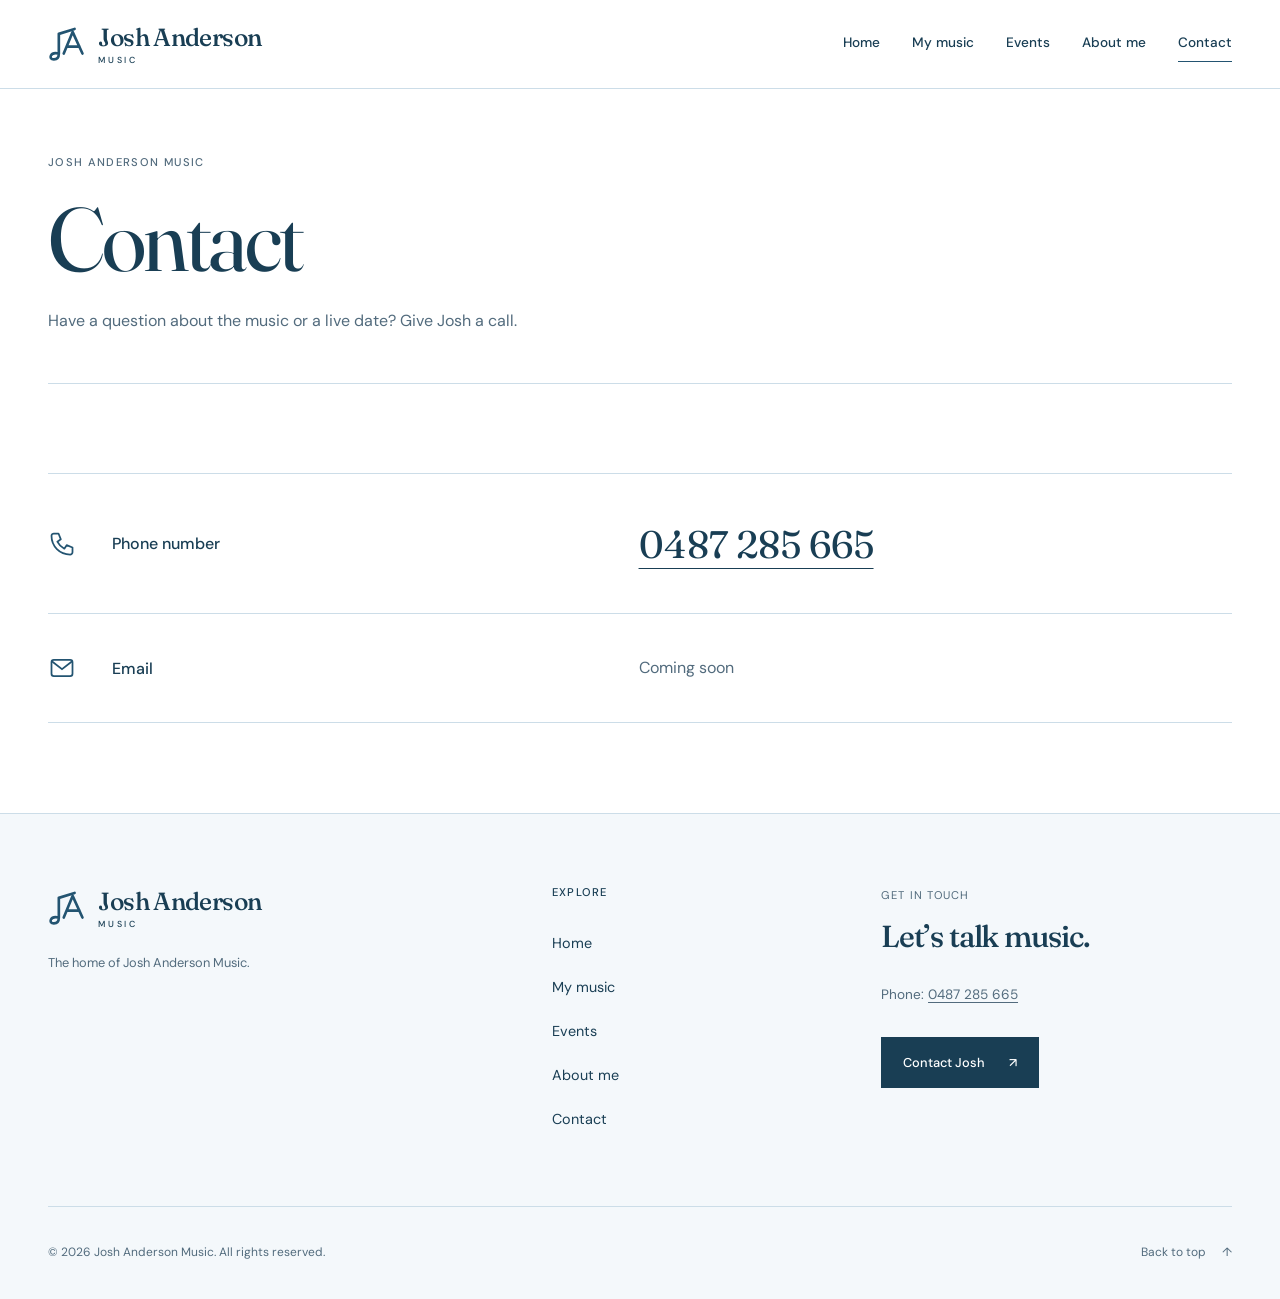
==== commit af2aff48: "Refine Josh Anderson Music branding, listening experience and inner pages" ====
--- a/contact.html
+++ b/contact.html
@@ -12,8 +12,8 @@
     <meta property="og:url" content="https://andomatthew1234.github.io/joshandderson/contact.html">
     <meta property="og:image" content="https://andomatthew1234.github.io/joshandderson/assets/logo.svg">
     <meta name="twitter:card" content="summary">
-    <link rel="icon" type="image/svg+xml" href="assets/favicon.svg?v=a0436b246202">
-    <link rel="stylesheet" href="style.css?v=2b304e4ad024">
+    <link rel="icon" type="image/svg+xml" href="assets/favicon.svg?v=ac21c15963e9">
+    <link rel="stylesheet" href="style.css?v=aa3dafeb550e">
 </head>
 <body>
     <a class="skip-link" href="#main-content">Skip to content</a>
@@ -21,8 +21,11 @@
 <div id="header-placeholder">
 <header class="site-header">
     <div class="nav-container">
-        <a href="index.html?v=3c3cff77ac01" class="logo brand-lockup" aria-label="Josh Anderson Music home">
-            <svg class="brand-mark" viewBox="0 0 40 56" width="30" height="42" fill="currentColor" aria-hidden="true" focusable="false"><path d="M20 13v29c0 7-14 9-14 1 0-6 9-8 14-5m0-25 14-5v11l-14 5"/></svg>
+        <a href="index.html?v=75adb40b1743" class="logo brand-lockup" aria-label="Josh Anderson Music home">
+            <svg class="brand-mark" viewBox="-2 1 39 39" width="38" height="38" aria-hidden="true" focusable="false">
+                <path d="M9 10v20c0 4-2 6-5 6s-4-2-3-4 4-3 8-2M9 10l16-5" fill="none" stroke="currentColor" stroke-width="2.7" stroke-linecap="round" stroke-linejoin="round"/>
+                <path d="m14 30 9-22 10 22m-15-7h12" fill="none" stroke="currentColor" stroke-width="2.7" stroke-linejoin="round" stroke-linecap="round"/>
+            </svg>
             <span class="brand-wordmark"><span class="brand-name">Josh Anderson</span><span class="brand-label">Music</span></span>
         </a>
         <button class="nav-toggle" type="button" aria-expanded="false" aria-controls="site-navigation">
@@ -31,11 +34,11 @@
         </button>
         <nav class="site-nav" id="site-navigation">
             <ul>
-                <li><a href="index.html?v=3c3cff77ac01">Home</a></li>
-                <li><a href="index.html?v=3c3cff77ac01#my-music">My music</a></li>
-                <li><a href="events.html?v=3c3cff77ac01">Events</a></li>
-                <li><a href="team.html?v=3c3cff77ac01">About me</a></li>
-                <li><a class="nav-contact" href="contact.html?v=3c3cff77ac01">Contact</a></li>
+                <li><a href="index.html?v=75adb40b1743">Home</a></li>
+                <li><a href="index.html?v=75adb40b1743#my-music">My music</a></li>
+                <li><a href="events.html?v=75adb40b1743">Events</a></li>
+                <li><a href="team.html?v=75adb40b1743">About me</a></li>
+                <li><a class="nav-contact" href="contact.html?v=75adb40b1743">Contact</a></li>
             </ul>
         </nav>
     </div>
@@ -46,10 +49,17 @@
         <div class="page-header">
             <p class="page-kicker">Josh Anderson Music</p>
             <h1>Contact</h1>
-            <p class="tagline">Get in touch with Josh Anderson Music.</p>
+            <p class="tagline">Have a question about the music or a live date? Give Josh a call.</p>
         </div>
         <section class="content-section" aria-label="Contact options">
             <div class="container contact-options">
+                <div class="contact-option">
+                    <svg class="contact-option-icon" viewBox="0 0 24 24" fill="none" stroke="currentColor" stroke-width="1.5" stroke-linecap="round" stroke-linejoin="round" aria-hidden="true">
+                        <path d="M5 3h4l2 5-3 2c1.5 3 3 4.5 6 6l2-3 5 2v4c0 1-1 2-2 2C10 21 3 14 3 5c0-1 1-2 2-2Z"/>
+                    </svg>
+                    <h2>Phone number</h2>
+                    <p><a href="tel:+61487285665">0487 285 665</a></p>
+                </div>
                 <div class="contact-option">
                     <svg class="contact-option-icon" viewBox="0 0 24 24" fill="none" stroke="currentColor" stroke-width="1.5" aria-hidden="true">
                         <rect x="3" y="5" width="18" height="14" rx="2"/>
@@ -57,13 +67,6 @@
                     </svg>
                     <h2>Email</h2>
                     <p>Coming soon</p>
-                </div>
-                <div class="contact-option">
-                    <svg class="contact-option-icon" viewBox="0 0 24 24" fill="none" stroke="currentColor" stroke-width="1.5" stroke-linecap="round" stroke-linejoin="round" aria-hidden="true">
-                        <path d="M5 3h4l2 5-3 2c1.5 3 3 4.5 6 6l2-3 5 2v4c0 1-1 2-2 2C10 21 3 14 3 5c0-1 1-2 2-2Z"/>
-                    </svg>
-                    <h2>Phone number</h2>
-                    <p><a href="tel:+61487285665">0487 285 665</a></p>
                 </div>
             </div>
         </section>
@@ -73,8 +76,11 @@
 <footer class="site-footer brand-footer">
     <div class="footer-container">
         <div class="footer-brand">
-            <a href="index.html?v=3c3cff77ac01" class="footer-logo brand-lockup" aria-label="Josh Anderson Music home">
-                <svg class="brand-mark" viewBox="0 0 40 56" width="30" height="42" fill="currentColor" aria-hidden="true" focusable="false"><path d="M20 13v29c0 7-14 9-14 1 0-6 9-8 14-5m0-25 14-5v11l-14 5"/></svg>
+            <a href="index.html?v=75adb40b1743" class="footer-logo brand-lockup" aria-label="Josh Anderson Music home">
+                <svg class="brand-mark" viewBox="-2 1 39 39" width="38" height="38" aria-hidden="true" focusable="false">
+                <path d="M9 10v20c0 4-2 6-5 6s-4-2-3-4 4-3 8-2M9 10l16-5" fill="none" stroke="currentColor" stroke-width="2.7" stroke-linecap="round" stroke-linejoin="round"/>
+                <path d="m14 30 9-22 10 22m-15-7h12" fill="none" stroke="currentColor" stroke-width="2.7" stroke-linejoin="round" stroke-linecap="round"/>
+            </svg>
             <span class="brand-wordmark"><span class="brand-name">Josh Anderson</span><span class="brand-label">Music</span></span>
             </a>
             <p>The home of Josh Anderson Music.</p>
@@ -82,18 +88,18 @@
         <nav class="footer-links-block" aria-label="Footer navigation">
             <h2>Explore</h2>
             <ul class="footer-page-links">
-                <li><a href="index.html?v=3c3cff77ac01">Home</a></li>
-                <li><a href="index.html?v=3c3cff77ac01#my-music">My music</a></li>
-                <li><a href="events.html?v=3c3cff77ac01">Events</a></li>
-                <li><a href="team.html?v=3c3cff77ac01">About me</a></li>
-                <li><a href="contact.html?v=3c3cff77ac01">Contact</a></li>
+                <li><a href="index.html?v=75adb40b1743">Home</a></li>
+                <li><a href="index.html?v=75adb40b1743#my-music">My music</a></li>
+                <li><a href="events.html?v=75adb40b1743">Events</a></li>
+                <li><a href="team.html?v=75adb40b1743">About me</a></li>
+                <li><a href="contact.html?v=75adb40b1743">Contact</a></li>
             </ul>
         </nav>
         <div class="footer-feature">
             <p class="footer-eyebrow">Get in touch</p>
             <h2>Let’s talk music.</h2>
             <p><strong>Phone:</strong> <a href="tel:+61487285665">0487 285 665</a></p>
-            <a class="btn btn-primary" href="contact.html?v=3c3cff77ac01">Contact Josh <span aria-hidden="true">↗</span></a>
+            <a class="btn btn-primary" href="contact.html?v=75adb40b1743">Contact Josh <span aria-hidden="true">↗</span></a>
         </div>
     </div>
     <div class="footer-bottom">
@@ -103,6 +109,6 @@
 </footer>
 </div>
 <!-- shared-footer:end -->
-    <script src="main.js?v=37aa8dc229ea"></script>
+    <script src="main.js?v=829282d60b24"></script>
 </body>
 </html>
--- a/style.css
+++ b/style.css
@@ -134,11 +134,11 @@
 .footer-bottom a:hover { text-decoration: underline; }
 
 /* Motion has an entrance, a response and a stopping point. */
-body.is-loaded .hero-overlay > * { animation: page-enter .8s var(--ease) both; }
+body.is-loaded .hero-overlay > * { animation: page-enter .5s var(--ease) both; }
 body.is-loaded .hero-overlay h1 { animation-delay: .08s; }
 body.is-loaded .hero-buttons { animation-delay: .16s; }
-body.is-loaded .hero-media img { animation: image-enter 1.3s var(--ease) both; }
-.reveal-ready { opacity: 0; transform: translateY(18px); transition: opacity .7s var(--ease), transform .7s var(--ease); }
+body.is-loaded .hero-media img { animation: image-enter .65s var(--ease) both; }
+.reveal-ready { opacity: 0; transform: translateY(8px); transition: opacity .38s var(--ease), transform .38s var(--ease); }
 .reveal-ready.is-visible { opacity: 1; transform: none; }
 .footer-container > :nth-child(2) { transition-delay: .07s; }
 .footer-container > :nth-child(3) { transition-delay: .14s; }
@@ -151,7 +151,7 @@
     .nav-toggle { align-items: center; background: none; border: 0; color: var(--ink); cursor: pointer; display: flex; flex: 0 0 auto; font-size: .875rem; gap: .75rem; margin-inline-start: auto; min-height: 48px; }
     .nav-toggle-icon { border-bottom: 1px solid; border-top: 1px solid; height: 7px; position: relative; transition: transform .3s; width: 20px; }
     .nav-toggle[aria-expanded="true"] .nav-toggle-icon { transform: rotate(-45deg); }
-    .site-nav { background: white; border-bottom: 1px solid var(--line); left: 0; max-height: 0; opacity: 0; overflow-x: hidden; overflow-y: auto; overscroll-behavior: contain; padding-inline: var(--left-gutter) var(--right-gutter); position: absolute; right: 0; top: 100%; transform: translateY(-8px); transition: max-height .4s var(--ease), opacity .25s, transform .3s var(--ease), visibility .3s; visibility: hidden; }
+    .site-nav { background: white; border-bottom: 1px solid var(--line); left: 0; max-height: 0; opacity: 0; overflow-x: hidden; overflow-y: auto; overscroll-behavior: contain; padding-inline: var(--left-gutter) var(--right-gutter); position: absolute; right: 0; top: 100%; transform: translateY(-8px); transition: opacity .25s, transform .3s var(--ease), visibility .3s; visibility: hidden; }
     .site-nav.is-open { max-height: calc(100vh - var(--header-height)); max-height: calc(100dvh - var(--header-height)); opacity: 1; transform: none; visibility: visible; }
     .site-nav ul { align-items: stretch; flex-direction: column; gap: 0; padding-block: 1rem; }
     .site-nav a { display: block; font-size: 1rem; min-height: 48px; padding: .7rem 0; }
@@ -198,8 +198,8 @@
 }
 
 /* Page navigation leaves the masthead visible throughout the transition. */
-main, #footer-placeholder { transition: opacity .16s ease, transform .16s ease; }
-body.is-loaded main { animation: document-enter .38s var(--ease) both; }
+main, #footer-placeholder { transition: opacity .12s ease, transform .12s ease; }
+body.is-loaded main { animation: document-enter .26s var(--ease) both; }
 body.is-leaving main { animation: none; }
 body.is-leaving main, body.is-leaving #footer-placeholder { opacity: 0; transform: translateY(-6px); }
 @keyframes document-enter { from { opacity: 0; transform: translateY(8px); } to { opacity: 1; transform: none; } }
@@ -255,3 +255,36 @@
     .btn:hover span { transform: none; }
     .music-tab-indicator { -webkit-backdrop-filter: blur(8px); backdrop-filter: blur(8px); }
 }
+
+/* The monogram keeps its square proportions beside the two-line signature. */
+.brand-mark { flex: none; width: clamp(1.9rem, 3vw, 2.45rem); height: auto; }
+.hero-buttons .btn, .profile-links .btn { justify-content: center; }
+.intro-text .btn { margin-top: .6rem; }
+.intro-section { padding-block: clamp(2.25rem, 4vw, 4rem); }
+
+.music-feature { display: grid; align-items: center; gap: clamp(1.5rem, 5vw, 4rem); grid-template-columns: clamp(10rem, 24vw, 16rem) minmax(0, 1fr); margin-top: 2rem; }
+.record-sleeve { position: relative; isolation: isolate; overflow: hidden; width: 100%; aspect-ratio: 1; background: #b6d7eb; color: var(--ink); box-shadow: 0 2px 3px #193e5426, inset 0 0 0 1px #193e541a; container-type: inline-size; }
+.sleeve-name { position: absolute; top: 7%; left: 7%; z-index: 1; font: 500 16cqi/.9 var(--heading-font); letter-spacing: -.065em; }
+.sleeve-disc { position: absolute; width: 112%; aspect-ratio: 1; left: 27%; top: 42%; border-radius: 50%; background: repeating-radial-gradient(circle, #254e68 0 2px, #193e54 3px 5px); }
+.sleeve-disc::after { content: ''; position: absolute; inset: 33%; border-radius: 50%; background: radial-gradient(circle, var(--ink) 0 3%, #dceaf3 4% 100%); }
+.sleeve-imprint { position: absolute; left: 7%; bottom: 6%; writing-mode: vertical-rl; transform: rotate(180deg); font: 600 max(.65rem, 4cqi)/1 var(--body-font); }
+.music-feature .music-panel { min-height: 0; align-content: center; justify-items: start; grid-template-columns: minmax(0, 1fr); gap: 1.25rem; padding-block: 1rem; }
+.music-feature .music-panel > .btn { grid-area: auto; }
+.music-status { font-size: .8rem; }
+.profile-section { padding-block: clamp(2rem, 6vw, 5rem); grid-template-columns: minmax(0, 19rem) minmax(0, 1fr); gap: clamp(1.5rem, 5vw, 4.5rem); }
+.team-info h1 { font-size: clamp(2.8rem, 7vw, 6rem); }
+.team-info .page-kicker { margin-bottom: .75rem; }
+.profile-links { display: flex; align-items: center; gap: .75rem 1.5rem; flex-wrap: wrap; margin-top: 1.75rem; }
+.event-ticket { display: grid; grid-template-columns: minmax(0, 1fr) minmax(4rem, 22%); background: var(--sky); border: 1px solid var(--line); }
+.ticket-body { padding: clamp(1.25rem, 4vw, 3rem); }
+.ticket-body p { max-width: 47ch; margin: 1rem 0; }
+.ticket-stub { display: grid; place-items: center; overflow: hidden; border-left: 2px dashed #a8c7d9; }
+.staff-lines { width: 100%; height: 2.6rem; background: repeating-linear-gradient(to bottom, #789eb6 0 1px, transparent 1px 25%); border-bottom: 1px solid #789eb6; transform: skewY(-12deg); }
+
+@media (max-width: 600px) {
+    .music-feature { grid-template-columns: minmax(0, 1fr); gap: .75rem; }
+    .record-sleeve { width: min(100%, 11rem); }
+    .profile-section { grid-template-columns: minmax(0, 1fr); }
+    .profile-section .team-img-wrapper { max-width: 18rem; margin-inline: 0; }
+    .profile-section .team-info { max-width: none; }
+}
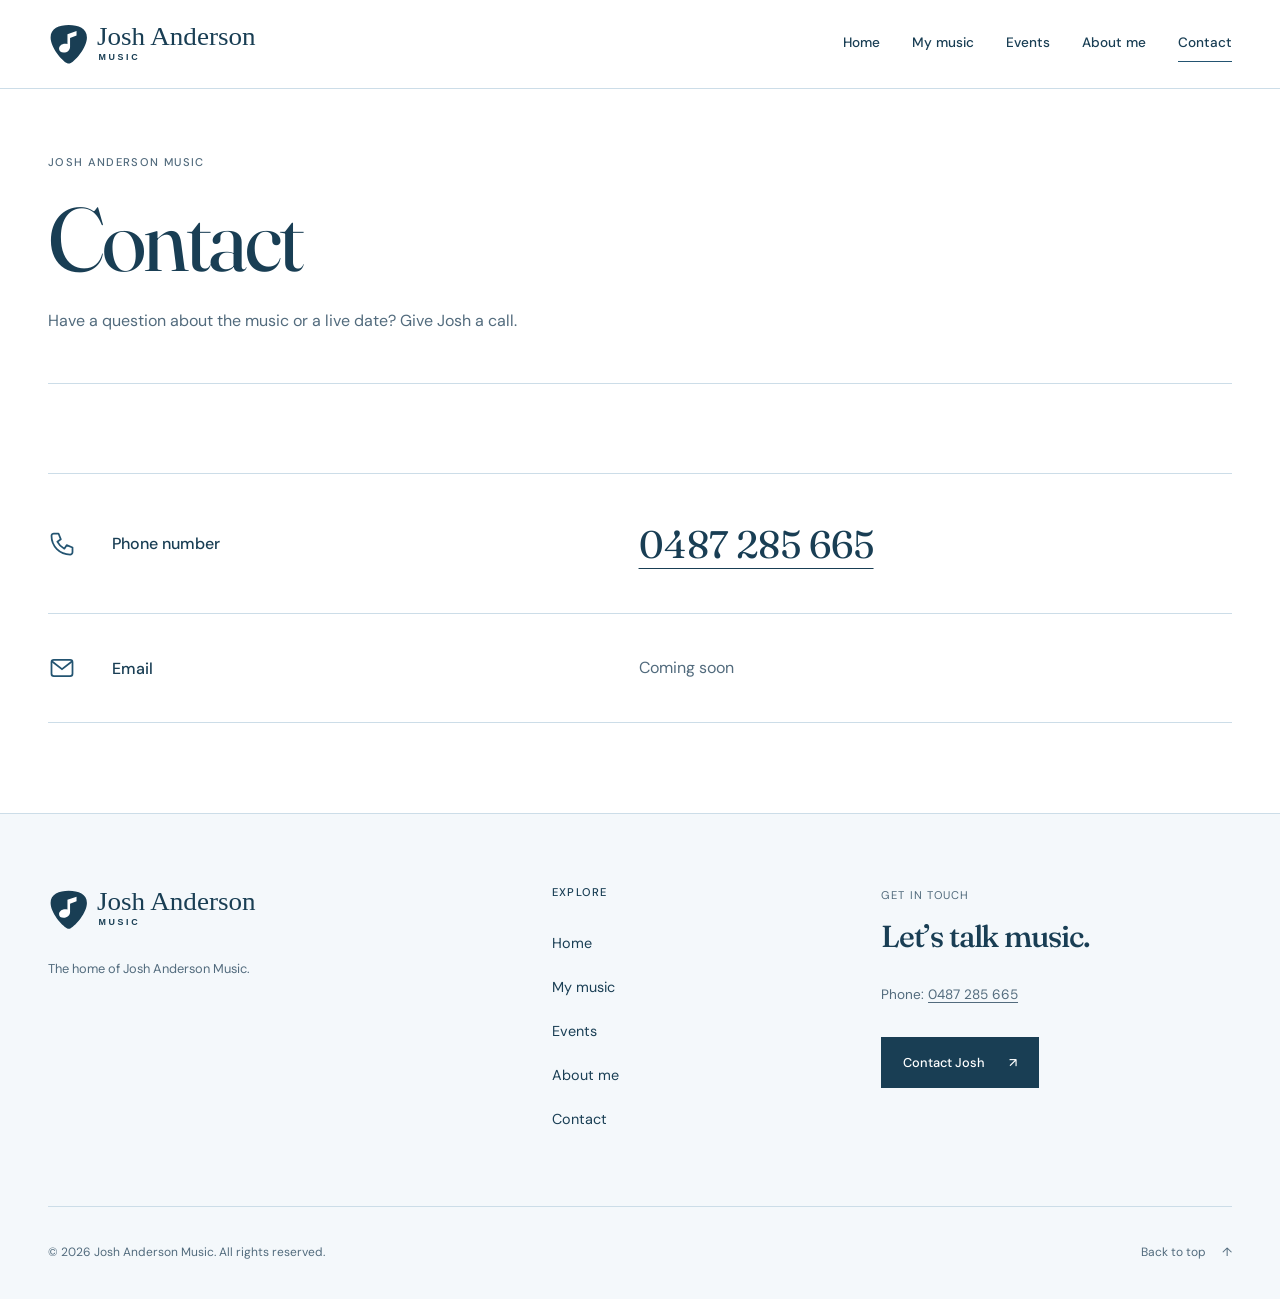
==== commit cee75e0e: "Unify site logos and fix overlapping record sleeve lettering" ====
--- a/contact.html
+++ b/contact.html
@@ -12,8 +12,8 @@
     <meta property="og:url" content="https://andomatthew1234.github.io/joshandderson/contact.html">
     <meta property="og:image" content="https://andomatthew1234.github.io/joshandderson/assets/logo.svg">
     <meta name="twitter:card" content="summary">
-    <link rel="icon" type="image/svg+xml" href="assets/favicon.svg?v=ac21c15963e9">
-    <link rel="stylesheet" href="style.css?v=aa3dafeb550e">
+    <link rel="icon" type="image/svg+xml" href="assets/favicon.svg?v=e3a2fa6177e5">
+    <link rel="stylesheet" href="style.css?v=d74d5ab9989c">
 </head>
 <body>
     <a class="skip-link" href="#main-content">Skip to content</a>
@@ -21,12 +21,8 @@
 <div id="header-placeholder">
 <header class="site-header">
     <div class="nav-container">
-        <a href="index.html?v=75adb40b1743" class="logo brand-lockup" aria-label="Josh Anderson Music home">
-            <svg class="brand-mark" viewBox="-2 1 39 39" width="38" height="38" aria-hidden="true" focusable="false">
-                <path d="M9 10v20c0 4-2 6-5 6s-4-2-3-4 4-3 8-2M9 10l16-5" fill="none" stroke="currentColor" stroke-width="2.7" stroke-linecap="round" stroke-linejoin="round"/>
-                <path d="m14 30 9-22 10 22m-15-7h12" fill="none" stroke="currentColor" stroke-width="2.7" stroke-linejoin="round" stroke-linecap="round"/>
-            </svg>
-            <span class="brand-wordmark"><span class="brand-name">Josh Anderson</span><span class="brand-label">Music</span></span>
+        <a href="index.html?v=ec342a8dfdda" class="logo brand-lockup" aria-label="Josh Anderson Music home">
+            <img class="brand-logo" src="assets/logo.svg?v=ef6bcee6747e" width="286" height="64" alt="">
         </a>
         <button class="nav-toggle" type="button" aria-expanded="false" aria-controls="site-navigation">
             <span class="nav-toggle-label">Menu</span>
@@ -34,11 +30,11 @@
         </button>
         <nav class="site-nav" id="site-navigation">
             <ul>
-                <li><a href="index.html?v=75adb40b1743">Home</a></li>
-                <li><a href="index.html?v=75adb40b1743#my-music">My music</a></li>
-                <li><a href="events.html?v=75adb40b1743">Events</a></li>
-                <li><a href="team.html?v=75adb40b1743">About me</a></li>
-                <li><a class="nav-contact" href="contact.html?v=75adb40b1743">Contact</a></li>
+                <li><a href="index.html?v=ec342a8dfdda">Home</a></li>
+                <li><a href="index.html?v=ec342a8dfdda#my-music">My music</a></li>
+                <li><a href="events.html?v=ec342a8dfdda">Events</a></li>
+                <li><a href="team.html?v=ec342a8dfdda">About me</a></li>
+                <li><a class="nav-contact" href="contact.html?v=ec342a8dfdda">Contact</a></li>
             </ul>
         </nav>
     </div>
@@ -76,30 +72,26 @@
 <footer class="site-footer brand-footer">
     <div class="footer-container">
         <div class="footer-brand">
-            <a href="index.html?v=75adb40b1743" class="footer-logo brand-lockup" aria-label="Josh Anderson Music home">
-                <svg class="brand-mark" viewBox="-2 1 39 39" width="38" height="38" aria-hidden="true" focusable="false">
-                <path d="M9 10v20c0 4-2 6-5 6s-4-2-3-4 4-3 8-2M9 10l16-5" fill="none" stroke="currentColor" stroke-width="2.7" stroke-linecap="round" stroke-linejoin="round"/>
-                <path d="m14 30 9-22 10 22m-15-7h12" fill="none" stroke="currentColor" stroke-width="2.7" stroke-linejoin="round" stroke-linecap="round"/>
-            </svg>
-            <span class="brand-wordmark"><span class="brand-name">Josh Anderson</span><span class="brand-label">Music</span></span>
+            <a href="index.html?v=ec342a8dfdda" class="footer-logo brand-lockup" aria-label="Josh Anderson Music home">
+                <img class="brand-logo" src="assets/logo.svg?v=ef6bcee6747e" width="286" height="64" alt="">
             </a>
             <p>The home of Josh Anderson Music.</p>
         </div>
         <nav class="footer-links-block" aria-label="Footer navigation">
             <h2>Explore</h2>
             <ul class="footer-page-links">
-                <li><a href="index.html?v=75adb40b1743">Home</a></li>
-                <li><a href="index.html?v=75adb40b1743#my-music">My music</a></li>
-                <li><a href="events.html?v=75adb40b1743">Events</a></li>
-                <li><a href="team.html?v=75adb40b1743">About me</a></li>
-                <li><a href="contact.html?v=75adb40b1743">Contact</a></li>
+                <li><a href="index.html?v=ec342a8dfdda">Home</a></li>
+                <li><a href="index.html?v=ec342a8dfdda#my-music">My music</a></li>
+                <li><a href="events.html?v=ec342a8dfdda">Events</a></li>
+                <li><a href="team.html?v=ec342a8dfdda">About me</a></li>
+                <li><a href="contact.html?v=ec342a8dfdda">Contact</a></li>
             </ul>
         </nav>
         <div class="footer-feature">
             <p class="footer-eyebrow">Get in touch</p>
             <h2>Let’s talk music.</h2>
             <p><strong>Phone:</strong> <a href="tel:+61487285665">0487 285 665</a></p>
-            <a class="btn btn-primary" href="contact.html?v=75adb40b1743">Contact Josh <span aria-hidden="true">↗</span></a>
+            <a class="btn btn-primary" href="contact.html?v=ec342a8dfdda">Contact Josh <span aria-hidden="true">↗</span></a>
         </div>
     </div>
     <div class="footer-bottom">
--- a/style.css
+++ b/style.css
@@ -42,13 +42,11 @@
 
 /* A quiet masthead, with a proper mobile navigation. */
 #header-placeholder { min-height: var(--header-height); position: sticky; top: 0; z-index: 100; }
-.site-header { background: rgba(255,255,255,.97); border-bottom: 1px solid var(--line); }
+.site-header { background: var(--white); border-bottom: 1px solid var(--line); }
 .nav-container { align-items: center; display: flex; flex-wrap: wrap; gap: 1rem 2rem; justify-content: space-between; margin: auto; max-width: 1296px; min-height: 88px; padding: calc(16px + env(safe-area-inset-top, 0px)) var(--right-gutter) 16px var(--left-gutter); position: relative; }
-.brand-lockup { align-items: center; color: var(--ink); display: inline-flex; flex: 0 0 auto; gap: 12px; max-width: 100%; min-height: 44px; text-decoration: none; width: max-content; }
-.brand-mark { color: var(--blue); display: block; flex: 0 0 30px; height: 42px; width: 30px; }
-.brand-wordmark { display: grid; gap: 6px; }
-.brand-name { font: 500 1.55rem/1.05 var(--heading-font); letter-spacing: -.025em; white-space: nowrap; }
-.brand-label { font: 500 .55rem/1 var(--body-font); letter-spacing: .3em; text-transform: uppercase; }
+.brand-lockup { display: inline-flex; align-items: center; min-height: 44px; max-width: 100%; }
+.brand-logo { width: clamp(9rem, 32vw, 13.25rem); height: auto; }
+
 .logo { min-width: 0; }
 .site-nav ul { align-items: center; display: flex; gap: 2rem; list-style: none; }
 .site-nav a { display: inline-block; font-size: .85rem; font-weight: 500; min-height: 44px; padding: .6rem 0; position: relative; text-decoration: none; white-space: nowrap; }
@@ -166,11 +164,7 @@
 }
 @media (max-width: 600px) {
     .nav-container { gap: 12px 16px; }
-    .brand-lockup { gap: 10px; }
-    .brand-mark { flex-basis: 25px; height: 35px; width: 25px; }
-    .brand-name { font-size: clamp(.95rem, 4.5vw + .1rem, 1.35rem); }
-    .brand-wordmark { gap: 5px; }
-    .brand-label { font-size: .5rem; }
+
     .hero { grid-template-columns: minmax(0, 1fr); }
     .hero h1 { font-size: clamp(2.75rem, 12.4vw, 4.8rem); max-width: 12ch; }
     .hero-media { aspect-ratio: 5 / 4; }
@@ -256,18 +250,13 @@
     .music-tab-indicator { -webkit-backdrop-filter: blur(8px); backdrop-filter: blur(8px); }
 }
 
-/* The monogram keeps its square proportions beside the two-line signature. */
-.brand-mark { flex: none; width: clamp(1.9rem, 3vw, 2.45rem); height: auto; }
 .hero-buttons .btn, .profile-links .btn { justify-content: center; }
 .intro-text .btn { margin-top: .6rem; }
 .intro-section { padding-block: clamp(2.25rem, 4vw, 4rem); }
 
 .music-feature { display: grid; align-items: center; gap: clamp(1.5rem, 5vw, 4rem); grid-template-columns: clamp(10rem, 24vw, 16rem) minmax(0, 1fr); margin-top: 2rem; }
-.record-sleeve { position: relative; isolation: isolate; overflow: hidden; width: 100%; aspect-ratio: 1; background: #b6d7eb; color: var(--ink); box-shadow: 0 2px 3px #193e5426, inset 0 0 0 1px #193e541a; container-type: inline-size; }
-.sleeve-name { position: absolute; top: 7%; left: 7%; z-index: 1; font: 500 16cqi/.9 var(--heading-font); letter-spacing: -.065em; }
-.sleeve-disc { position: absolute; width: 112%; aspect-ratio: 1; left: 27%; top: 42%; border-radius: 50%; background: repeating-radial-gradient(circle, #254e68 0 2px, #193e54 3px 5px); }
-.sleeve-disc::after { content: ''; position: absolute; inset: 33%; border-radius: 50%; background: radial-gradient(circle, var(--ink) 0 3%, #dceaf3 4% 100%); }
-.sleeve-imprint { position: absolute; left: 7%; bottom: 6%; writing-mode: vertical-rl; transform: rotate(180deg); font: 600 max(.65rem, 4cqi)/1 var(--body-font); }
+.record-sleeve { width: 100%; height: auto; box-shadow: 0 2px 5px #193e5420; }
+
 .music-feature .music-panel { min-height: 0; align-content: center; justify-items: start; grid-template-columns: minmax(0, 1fr); gap: 1.25rem; padding-block: 1rem; }
 .music-feature .music-panel > .btn { grid-area: auto; }
 .music-status { font-size: .8rem; }
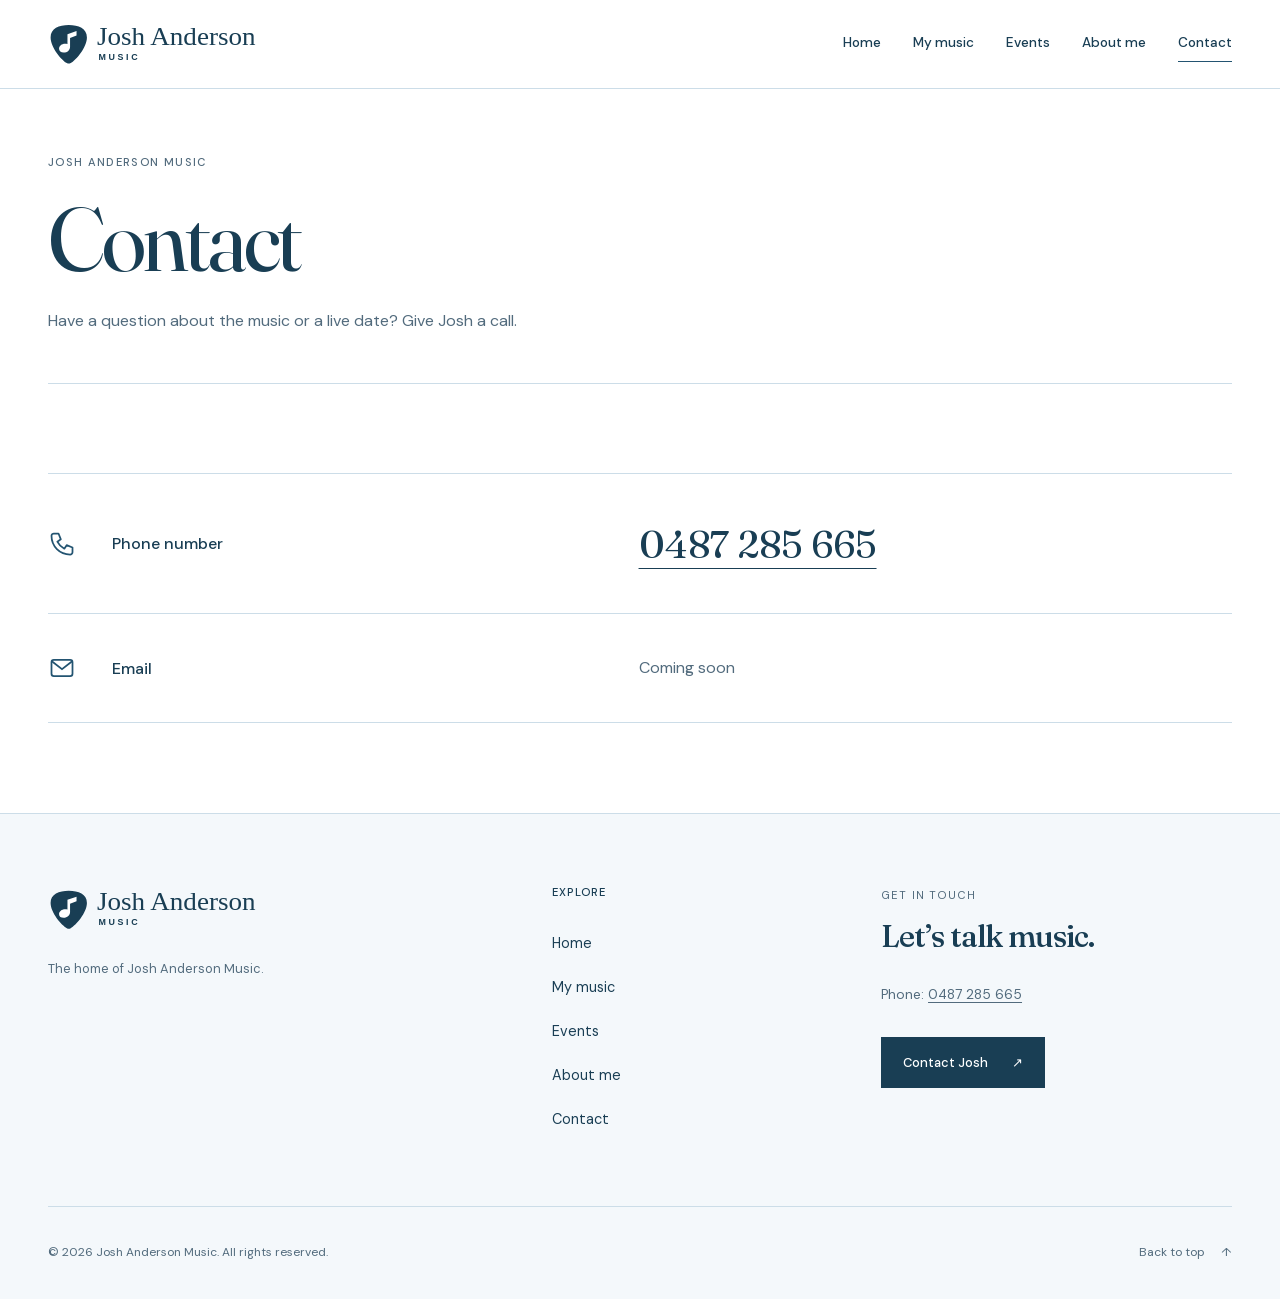
==== commit cd61e6fe: "Speed up mobile loading and let page navigation start on tap" ====
--- a/contact.html
+++ b/contact.html
@@ -13,7 +13,7 @@
     <meta property="og:image" content="https://andomatthew1234.github.io/joshandderson/assets/logo.svg">
     <meta name="twitter:card" content="summary">
     <link rel="icon" type="image/svg+xml" href="assets/favicon.svg?v=e3a2fa6177e5">
-    <link rel="stylesheet" href="style.css?v=d74d5ab9989c">
+    <link rel="stylesheet" href="style.css?v=35baae4f40d7">
 </head>
 <body>
     <a class="skip-link" href="#main-content">Skip to content</a>
@@ -21,20 +21,20 @@
 <div id="header-placeholder">
 <header class="site-header">
     <div class="nav-container">
-        <a href="index.html?v=ec342a8dfdda" class="logo brand-lockup" aria-label="Josh Anderson Music home">
+        <a href="index.html?v=07fcb442fdc1" class="logo brand-lockup" aria-label="Josh Anderson Music home">
             <img class="brand-logo" src="assets/logo.svg?v=ef6bcee6747e" width="286" height="64" alt="">
         </a>
         <button class="nav-toggle" type="button" aria-expanded="false" aria-controls="site-navigation">
             <span class="nav-toggle-label">Menu</span>
             <span class="nav-toggle-icon" aria-hidden="true"></span>
         </button>
-        <nav class="site-nav" id="site-navigation">
+        <nav class="site-nav" id="site-navigation" aria-label="Main navigation">
             <ul>
-                <li><a href="index.html?v=ec342a8dfdda">Home</a></li>
-                <li><a href="index.html?v=ec342a8dfdda#my-music">My music</a></li>
-                <li><a href="events.html?v=ec342a8dfdda">Events</a></li>
-                <li><a href="team.html?v=ec342a8dfdda">About me</a></li>
-                <li><a class="nav-contact" href="contact.html?v=ec342a8dfdda">Contact</a></li>
+                <li><a href="index.html?v=07fcb442fdc1"><span class="setlist-number" aria-hidden="true">01</span><span class="nav-link-label">Home</span></a></li>
+                <li><a href="index.html?v=07fcb442fdc1#my-music"><span class="setlist-number" aria-hidden="true">02</span><span class="nav-link-label">My music</span></a></li>
+                <li><a href="events.html?v=07fcb442fdc1"><span class="setlist-number" aria-hidden="true">03</span><span class="nav-link-label">Events</span></a></li>
+                <li><a href="team.html?v=07fcb442fdc1"><span class="setlist-number" aria-hidden="true">04</span><span class="nav-link-label">About me</span></a></li>
+                <li><a class="nav-contact" href="contact.html?v=07fcb442fdc1"><span class="setlist-number" aria-hidden="true">05</span><span class="nav-link-label">Contact</span></a></li>
             </ul>
         </nav>
     </div>
@@ -72,7 +72,7 @@
 <footer class="site-footer brand-footer">
     <div class="footer-container">
         <div class="footer-brand">
-            <a href="index.html?v=ec342a8dfdda" class="footer-logo brand-lockup" aria-label="Josh Anderson Music home">
+            <a href="index.html?v=07fcb442fdc1" class="footer-logo brand-lockup" aria-label="Josh Anderson Music home">
                 <img class="brand-logo" src="assets/logo.svg?v=ef6bcee6747e" width="286" height="64" alt="">
             </a>
             <p>The home of Josh Anderson Music.</p>
@@ -80,18 +80,18 @@
         <nav class="footer-links-block" aria-label="Footer navigation">
             <h2>Explore</h2>
             <ul class="footer-page-links">
-                <li><a href="index.html?v=ec342a8dfdda">Home</a></li>
-                <li><a href="index.html?v=ec342a8dfdda#my-music">My music</a></li>
-                <li><a href="events.html?v=ec342a8dfdda">Events</a></li>
-                <li><a href="team.html?v=ec342a8dfdda">About me</a></li>
-                <li><a href="contact.html?v=ec342a8dfdda">Contact</a></li>
+                <li><a href="index.html?v=07fcb442fdc1">Home</a></li>
+                <li><a href="index.html?v=07fcb442fdc1#my-music">My music</a></li>
+                <li><a href="events.html?v=07fcb442fdc1">Events</a></li>
+                <li><a href="team.html?v=07fcb442fdc1">About me</a></li>
+                <li><a href="contact.html?v=07fcb442fdc1">Contact</a></li>
             </ul>
         </nav>
         <div class="footer-feature">
             <p class="footer-eyebrow">Get in touch</p>
             <h2>Let’s talk music.</h2>
             <p><strong>Phone:</strong> <a href="tel:+61487285665">0487 285 665</a></p>
-            <a class="btn btn-primary" href="contact.html?v=ec342a8dfdda">Contact Josh <span aria-hidden="true">↗</span></a>
+            <a class="btn btn-primary" href="contact.html?v=07fcb442fdc1">Contact Josh <span aria-hidden="true">↗</span></a>
         </div>
     </div>
     <div class="footer-bottom">
@@ -101,6 +101,6 @@
 </footer>
 </div>
 <!-- shared-footer:end -->
-    <script src="main.js?v=829282d60b24"></script>
+    <script src="main.js?v=764a1cc178df"></script>
 </body>
 </html>
--- a/style.css
+++ b/style.css
@@ -1,4 +1,17 @@
-@import url('https://fonts.googleapis.com/css2?family=DM+Sans:wght@400;500;600;700&family=Fraunces:opsz,wght@9..144,400;9..144,500;9..144,600&display=swap');
+@font-face {
+    font-family: 'DM Sans';
+    src: url('assets/fonts/dm-sans-latin.woff2') format('woff2');
+    font-style: normal;
+    font-weight: 400 700;
+    font-display: swap;
+}
+@font-face {
+    font-family: 'Fraunces';
+    src: url('assets/fonts/fraunces-latin.woff2') format('woff2');
+    font-style: normal;
+    font-weight: 400 600;
+    font-display: swap;
+}
 
 :root {
     --ink: #193e54;
@@ -52,7 +65,7 @@
 .site-nav a { display: inline-block; font-size: .85rem; font-weight: 500; min-height: 44px; padding: .6rem 0; position: relative; text-decoration: none; white-space: nowrap; }
 .site-nav a::after { background: var(--blue); bottom: .25rem; content: ''; height: 1px; left: 0; position: absolute; transform: scaleX(0); transform-origin: left; transition: transform .3s var(--ease); width: 100%; }
 .site-nav a:hover::after, .site-nav a.active::after { transform: scaleX(1); }
-.nav-toggle { display: none; }
+.nav-toggle, .setlist-number { display: none; }
 
 /* Home: an actual photograph, rather than a tinted backdrop. */
 .hero { align-items: center; display: grid; gap: clamp(2rem, 6vw, 6rem); grid-template-columns: minmax(0, 1fr) minmax(0, 1fr); padding-block: clamp(2rem, 5vw, 3.5rem) clamp(3rem, 6vw, 4.5rem); }
@@ -132,29 +145,64 @@
 .footer-bottom a:hover { text-decoration: underline; }
 
 /* Motion has an entrance, a response and a stopping point. */
-body.is-loaded .hero-overlay > * { animation: page-enter .5s var(--ease) both; }
-body.is-loaded .hero-overlay h1 { animation-delay: .08s; }
-body.is-loaded .hero-buttons { animation-delay: .16s; }
-body.is-loaded .hero-media img { animation: image-enter .65s var(--ease) both; }
+.hero-media img { animation: image-enter .22s var(--ease); }
 .reveal-ready { opacity: 0; transform: translateY(8px); transition: opacity .38s var(--ease), transform .38s var(--ease); }
 .reveal-ready.is-visible { opacity: 1; transform: none; }
 .footer-container > :nth-child(2) { transition-delay: .07s; }
 .footer-container > :nth-child(3) { transition-delay: .14s; }
-@keyframes page-enter { from { opacity: 0; transform: translateY(16px); } to { opacity: 1; transform: none; } }
-@keyframes image-enter { from { opacity: .35; transform: scale(1.035); } to { opacity: 1; transform: scale(1); } }
+@keyframes image-enter { from { transform: scale(1.012); } to { transform: none; } }
 @keyframes panel-enter { from { opacity: .2; transform: translateY(8px); } to { opacity: 1; transform: none; } }
 
 @media (max-width: 900px) {
     .nav-container { min-height: 80px; }
     .nav-toggle { align-items: center; background: none; border: 0; color: var(--ink); cursor: pointer; display: flex; flex: 0 0 auto; font-size: .875rem; gap: .75rem; margin-inline-start: auto; min-height: 48px; }
-    .nav-toggle-icon { border-bottom: 1px solid; border-top: 1px solid; height: 7px; position: relative; transition: transform .3s; width: 20px; }
-    .nav-toggle[aria-expanded="true"] .nav-toggle-icon { transform: rotate(-45deg); }
-    .site-nav { background: white; border-bottom: 1px solid var(--line); left: 0; max-height: 0; opacity: 0; overflow-x: hidden; overflow-y: auto; overscroll-behavior: contain; padding-inline: var(--left-gutter) var(--right-gutter); position: absolute; right: 0; top: 100%; transform: translateY(-8px); transition: opacity .25s, transform .3s var(--ease), visibility .3s; visibility: hidden; }
-    .site-nav.is-open { max-height: calc(100vh - var(--header-height)); max-height: calc(100dvh - var(--header-height)); opacity: 1; transform: none; visibility: visible; }
-    .site-nav ul { align-items: stretch; flex-direction: column; gap: 0; padding-block: 1rem; }
-    .site-nav a { display: block; font-size: 1rem; min-height: 48px; padding: .7rem 0; }
+    .nav-toggle-icon { width: 20px; height: 16px; position: relative; }
+    .nav-toggle-icon::before, .nav-toggle-icon::after {
+        content: ''; position: absolute; inset: 50% 0 auto; height: 2px; background: currentColor;
+        transform: translateY(-4px); transition: transform .28s var(--ease);
+    }
+    .nav-toggle-icon::after { transform: translateY(3px); }
+    .nav-toggle[aria-expanded="true"] .nav-toggle-icon::before { transform: translateY(-1px) rotate(45deg); }
+    .nav-toggle[aria-expanded="true"] .nav-toggle-icon::after { transform: translateY(-1px) rotate(-45deg); }
+
+    .site-nav {
+        position: absolute; inset: 100% 0 auto; background: var(--white); border-block: 1px solid var(--line);
+        box-shadow: 0 14px 20px -18px rgba(25,62,84,.38);
+        padding-inline: var(--left-gutter) var(--right-gutter);
+        max-height: calc(100vh - var(--header-height)); max-height: calc(100dvh - var(--header-height));
+        overflow: hidden auto; overscroll-behavior: contain;
+        visibility: hidden; pointer-events: none; opacity: 0; transform: translateY(-12px);
+        transition: transform .17s ease-in, opacity .17s ease-in, visibility 0s .17s;
+    }
+    .site-nav.is-open {
+        visibility: visible; pointer-events: auto; opacity: 1; transform: none;
+        transition: transform .38s var(--ease), opacity .18s ease-out;
+    }
+    .site-nav ul { align-items: stretch; flex-direction: column; gap: 0; padding-block: .6rem max(1rem, env(safe-area-inset-bottom)); }
+    .site-nav li { --beat: 0ms; position: relative; }
+    .site-nav li:nth-child(2) { --beat: 22ms; }
+    .site-nav li:nth-child(3) { --beat: 44ms; }
+    .site-nav li:nth-child(4) { --beat: 66ms; }
+    .site-nav li:nth-child(5) { --beat: 88ms; }
+    .site-nav li + li::before {
+        content: ''; position: absolute; inset: 0 .75rem auto; height: 1px; background: var(--line);
+        transform-origin: left; transform: scaleX(0); pointer-events: none;
+    }
+    .site-nav.is-open li + li::before { transform: scaleX(1); transition: transform .42s var(--ease) var(--beat); }
+    .site-nav a {
+        display: flex; align-items: baseline; gap: clamp(1rem, 4vw, 2.25rem);
+        padding: .58em 1rem; min-height: 52px; font: 400 clamp(1.35rem, 3.8vw, 2rem)/1.2 var(--heading-font);
+        letter-spacing: -.025em;
+    }
+    .site-nav a.active { background: var(--sky); box-shadow: inset 3px 0 var(--blue); }
+    .site-nav a:focus-visible { outline-offset: -3px; }
     .site-nav a::after { display: none; }
-    .site-nav a.active { font-weight: 700; }
+    .setlist-number {
+        display: inline-block; color: var(--blue); font: 500 .8rem/1 var(--body-font);
+        font-variant-numeric: tabular-nums; letter-spacing: .08em;
+    }
+    .nav-link-label { transform: translateX(-.3em); }
+    .site-nav.is-open .nav-link-label { transform: none; transition: transform .37s var(--ease) var(--beat); }
     .hero { gap: clamp(1.5rem, 4vw, 3rem); }
     .hero h1 { font-size: clamp(3.2rem, 7vw, 5rem); }
     .hero-kicker { font-size: .7rem; margin-bottom: 1.5rem; }
@@ -191,12 +239,13 @@
     .reveal-ready { opacity: 1; transform: none; }
 }
 
-/* Page navigation leaves the masthead visible throughout the transition. */
-main, #footer-placeholder { transition: opacity .12s ease, transform .12s ease; }
-body.is-loaded main { animation: document-enter .26s var(--ease) both; }
-body.is-leaving main { animation: none; }
-body.is-leaving main, body.is-leaving #footer-placeholder { opacity: 0; transform: translateY(-6px); }
-@keyframes document-enter { from { opacity: 0; transform: translateY(8px); } to { opacity: 1; transform: none; } }
+/* Native links start the next request immediately. The masthead stays steady. */
+@media (prefers-reduced-motion: no-preference) {
+    @view-transition { navigation: auto; }
+    .site-header { view-transition-name: masthead; }
+    ::view-transition-group(*) { animation-duration: 120ms; }
+    ::view-transition-old(root), ::view-transition-new(root) { animation-duration: 120ms; }
+}
 
 /* A glass selector lifts, travels between equal-width tabs, then settles. */
 .music-tabs:not([hidden]) { background: #dfedf6; border: 1px solid #c8dce9; border-radius: 18px; display: grid; gap: 0; grid-template-columns: repeat(3, minmax(0, 1fr)); isolation: isolate; max-width: 100%; padding: 6px; perspective: 900px; position: relative; width: 680px; }
@@ -206,11 +255,6 @@
 .music-tab-indicator::before { border-top: 1px solid white; border-radius: inherit; content: ''; inset: 1px; position: absolute; }
 @media (max-width: 600px) {
     .music-tabs button { align-items: center; padding: .7rem .3rem; text-align: center; }
-}
-
-@media (prefers-reduced-motion: reduce) {
-    main, #footer-placeholder { animation: none !important; transition: none !important; }
-    body.is-leaving main, body.is-leaving #footer-placeholder { opacity: 1; transform: none; }
 }
 
 /* Adapt by available space and shape, not by device names. */
